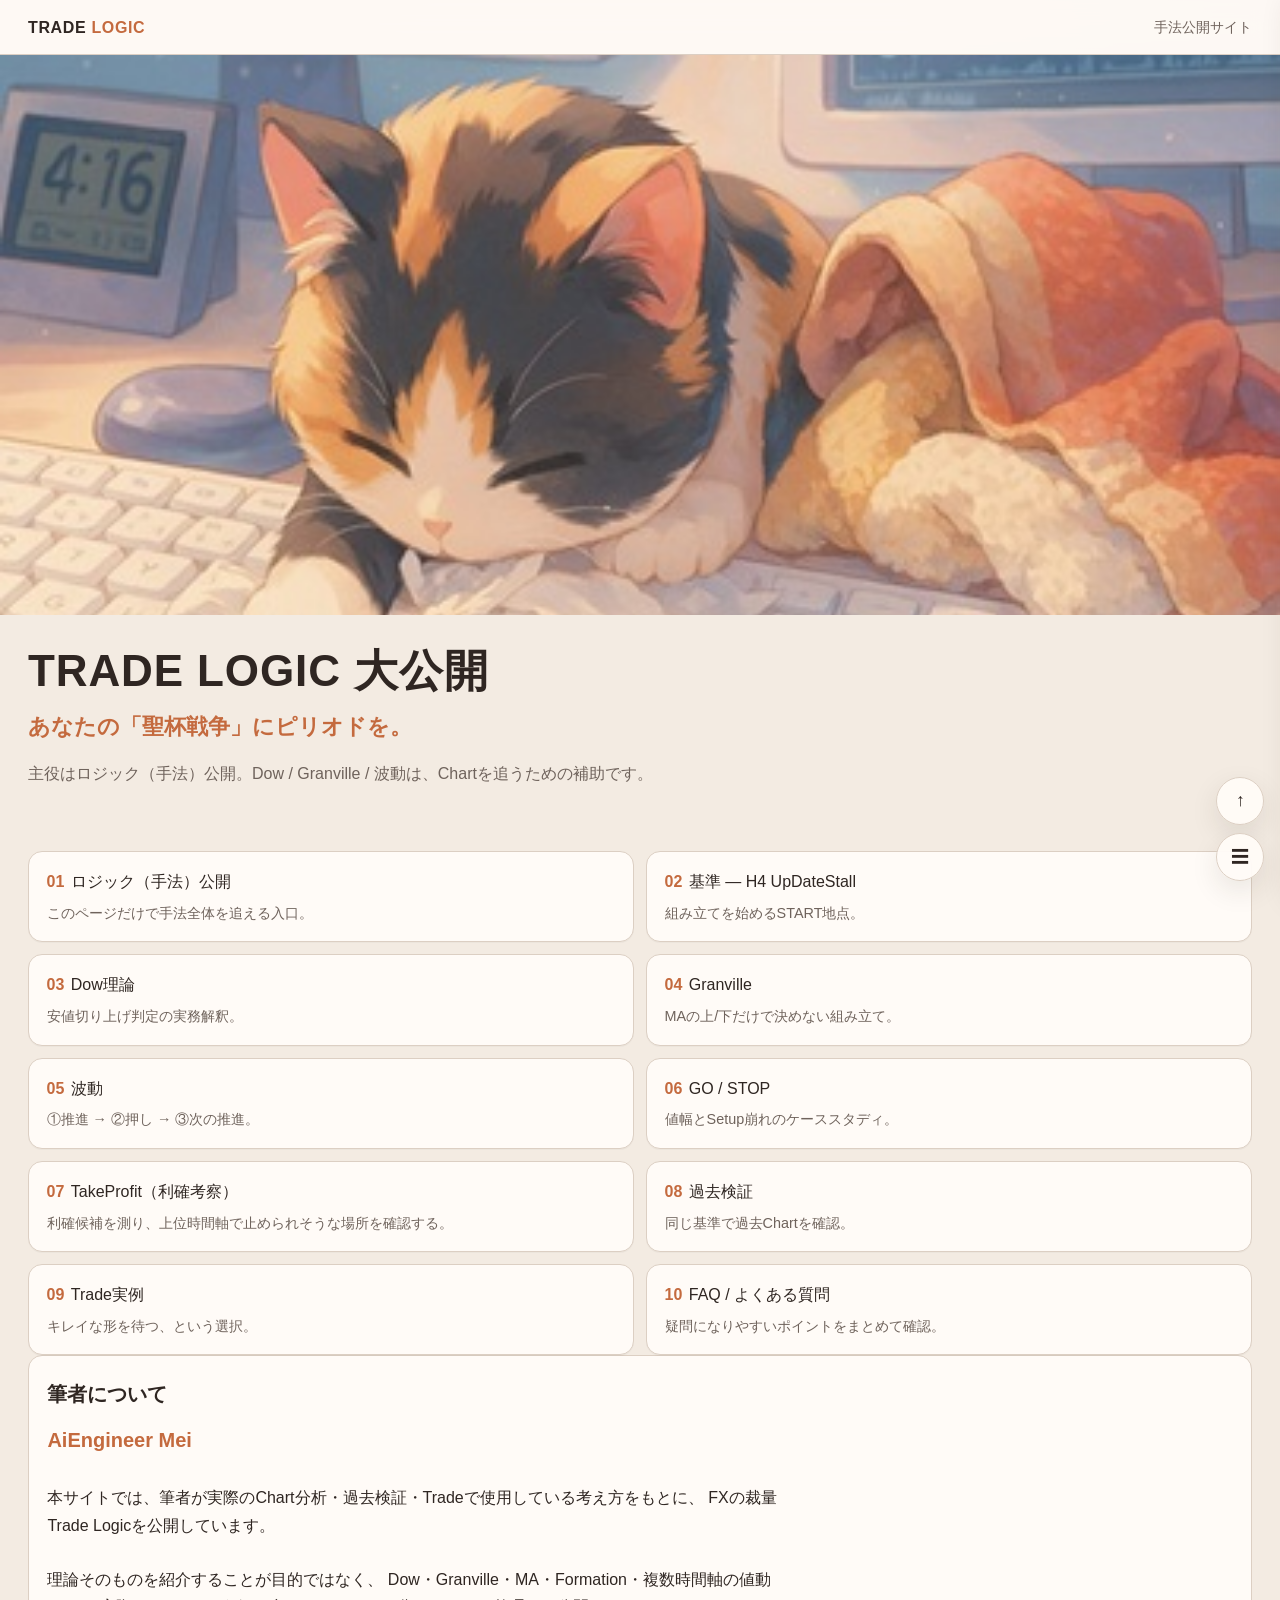
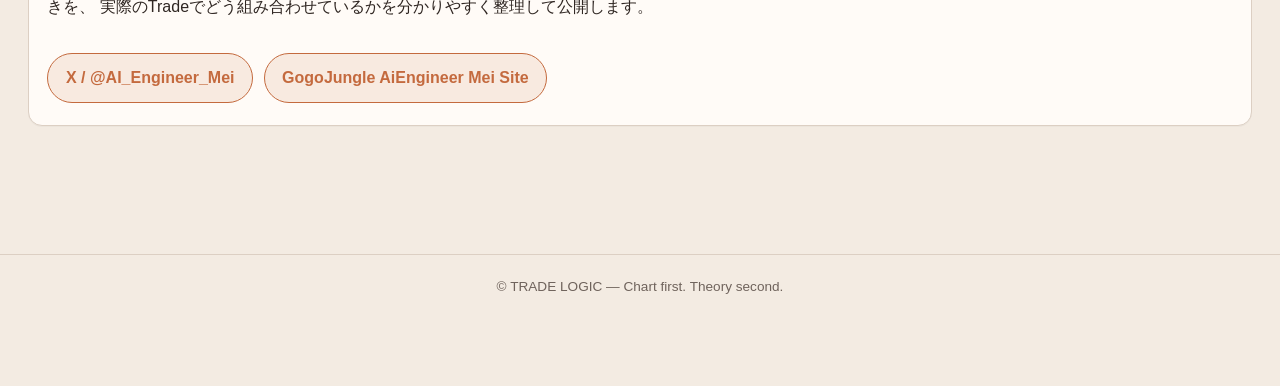
==== index.html @ 284a8802 "Initial commit: FX Logic Homepage static site. Publish the completed static TRADE LOGIC site for Git" ====
<!DOCTYPE html>
<html lang="ja">
<head>
  <meta charset="UTF-8">
  <meta name="viewport" content="width=device-width, initial-scale=1">
  <title>TRADE LOGIC 大公開</title>
  <meta name="description" content="H4 UpDateStallを基準に、MA・Granville・波動・Dow理論で組み立てるTradeロジック公開サイト。">
  <link rel="stylesheet" href="css/site.css">
</head>
<body data-page="home">
  <header class="site-header">
    <div class="site-header-inner">
      <a class="brand" href="./">TRADE <span>LOGIC</span></a>
      <div class="header-note">手法公開サイト</div>
    </div>
  </header>

  <section class="hero">
    <div class="hero-visual">
      <img src="Image/HERO-01.jpg" alt="Trading desk illustration — TRADE LOGIC visual identity" width="405" height="269">
    </div>
    <div class="wrap hero-copy-wrap">
      <div class="hero-copy">
        <h1>TRADE LOGIC 大公開</h1>
        <p class="lead">あなたの「聖杯戦争」にピリオドを。</p>
        <p class="sub">主役はロジック（手法）公開。Dow / Granville / 波動は、Chartを追うための補助です。</p>
      </div>
    </div>
  </section>

  <main class="wrap">
    <nav class="toc-grid" aria-label="サイト目次">
      <a class="toc-card" href="logic/">
        <div><span class="num">01</span>ロジック（手法）公開</div>
        <p>このページだけで手法全体を追える入口。</p>
      </a>
      <a class="toc-card" href="basis/">
        <div><span class="num">02</span>基準 ― H4 UpDateStall</div>
        <p>組み立てを始めるSTART地点。</p>
      </a>
      <a class="toc-card" href="dow/">
        <div><span class="num">03</span>Dow理論</div>
        <p>安値切り上げ判定の実務解釈。</p>
      </a>
      <a class="toc-card" href="granville/">
        <div><span class="num">04</span>Granville</div>
        <p>MAの上/下だけで決めない組み立て。</p>
      </a>
      <a class="toc-card" href="wave/">
        <div><span class="num">05</span>波動</div>
        <p>①推進 → ②押し → ③次の推進。</p>
      </a>
      <a class="toc-card" href="go-stop/">
        <div><span class="num">06</span>GO / STOP</div>
        <p>値幅とSetup崩れのケーススタディ。</p>
      </a>
      <a class="toc-card" href="fibonacci/">
        <div><span class="num">07</span>TakeProfit（利確考察）</div>
        <p>利確候補を測り、上位時間軸で止められそうな場所を確認する。</p>
      </a>
      <a class="toc-card" href="validation/">
        <div><span class="num">08</span>過去検証</div>
        <p>同じ基準で過去Chartを確認。</p>
      </a>
      <a class="toc-card" href="trades/">
        <div><span class="num">09</span>Trade実例</div>
        <p>キレイな形を待つ、という選択。</p>
      </a>
      <a class="toc-card" href="faq/">
        <div><span class="num">10</span>FAQ / よくある質問</div>
        <p>疑問になりやすいポイントをまとめて確認。</p>
      </a>
    </nav>

    <section class="block" id="author">
      <h2>筆者について</h2>
      <div class="author-card">
        <p class="author-name">AiEngineer Mei</p>
        <p>
          本サイトでは、筆者が実際のChart分析・過去検証・Tradeで使用している考え方をもとに、
          FXの裁量Trade Logicを公開しています。
        </p>
        <p>
          理論そのものを紹介することが目的ではなく、
          Dow・Granville・MA・Formation・複数時間軸の値動きを、
          実際のTradeでどう組み合わせているかを分かりやすく整理して公開します。
        </p>
        <div class="cta-row">
          <a class="cta-btn" href="https://x.com/AI_Engineer_Mei" target="_blank" rel="noopener noreferrer">X / @AI_Engineer_Mei</a>
          <a class="cta-btn" data-gogojungle-url="https://www.gogojungle.co.jp/users/721448">GogoJungle AiEngineer Mei Site</a>
        </div>
      </div>
    </section>
  </main>

  <footer class="site-footer">© TRADE LOGIC — Chart first. Theory second.</footer>
  <script src="js/site.js"></script>
</body>
</html>
---- css/site.css ----
:root {
  /* HERO-01 based palette */
  --bg: #f3ebe2;
  --surface: #fffbf7;
  --surface-soft: #eadccd;
  --text: #2f2622;
  --text-muted: #6f635c;
  --accent: #c46a3e;
  --accent-soft: rgba(196, 106, 62, 0.12);
  --accent-secondary: #6e8498;
  --border: #dccfc3;
  --link: #4a6b82;
  --ok: #2f8f6b;
  --danger: #b54a4f;
  --chart-frame: #2a2624;
  --chart-cap-bg: #f0e6dc;
  --shadow: 0 10px 28px rgba(47, 38, 34, 0.1);
  --radius: 14px;
  --max: 1080px;
  --pad: clamp(1rem, 3vw, 1.75rem);
  --font:
    -apple-system,
    BlinkMacSystemFont,
    "Segoe UI",
    "Helvetica Neue",
    "Yu Gothic",
    "YuGothic",
    "Meiryo",
    sans-serif;
  --font-display: var(--font);
}

*,
*::before,
*::after {
  box-sizing: border-box;
}

html {
  scroll-behavior: smooth;
}

body {
  margin: 0;
  font-family: var(--font);
  font-weight: 400;
  background:
    radial-gradient(900px 420px at 8% -8%, rgba(196, 106, 62, 0.08) 0%, transparent 55%),
    radial-gradient(800px 380px at 100% 0%, rgba(110, 132, 152, 0.1) 0%, transparent 50%),
    var(--bg);
  color: var(--text);
  line-height: 1.7;
  min-height: 100vh;
  overflow-x: hidden;
}

h1,
h2,
h3,
h4 {
  font-family: var(--font);
}

h1 {
  font-weight: 700;
}

h2 {
  font-weight: 700;
}

h3,
h4 {
  font-weight: 600;
}

button,
input,
select,
textarea {
  font-family: inherit;
}

a {
  color: var(--link);
  text-decoration: none;
}

a:hover {
  text-decoration: underline;
}

.site-header {
  position: sticky;
  top: 0;
  z-index: 40;
  backdrop-filter: blur(12px);
  background: rgba(255, 251, 247, 0.9);
  border-bottom: 1px solid var(--border);
}

.site-header-inner {
  max-width: var(--max);
  margin: 0 auto;
  padding: 0.85rem var(--pad);
  display: flex;
  align-items: center;
  justify-content: space-between;
  gap: 1rem;
}

.brand {
  color: var(--text);
  font-weight: 700;
  letter-spacing: 0.04em;
  text-decoration: none;
}

.brand:hover {
  text-decoration: none;
  color: var(--accent);
}

.brand span {
  color: var(--accent);
}

.header-note {
  color: var(--text-muted);
  font-size: 0.85rem;
}

.wrap {
  max-width: var(--max);
  margin: 0 auto;
  padding: 1.5rem var(--pad) 7rem;
}

/* TOP: content width closer to full-bleed hero (hero itself unchanged) */
body[data-page="home"] {
  --home-max: 1280px;
}

body[data-page="home"] .site-header-inner,
body[data-page="home"] .wrap {
  max-width: var(--home-max);
}

body[data-page="home"] .hero-copy,
body[data-page="home"] .hero .sub {
  max-width: 54rem;
}

/* ===== TOP HERO ===== */
.hero {
  margin: 0 0 0.5rem;
  border-bottom: 0;
  padding: 0;
}

.hero-visual {
  position: relative;
  width: 100%;
  background: #e8ddd0;
  overflow: hidden;
  max-height: min(68vh, 560px);
}

.hero-visual img {
  width: 100%;
  height: min(68vh, 560px);
  object-fit: cover;
  object-position: center 42%;
}

.hero-copy-wrap {
  padding-top: 1.5rem;
  padding-bottom: 0;
}

.hero-copy {
  padding: 0.25rem 0 0.5rem;
  max-width: 42rem;
}

.hero-copy h1 {
  margin: 0 0 0.65rem;
  font-family: var(--font);
  font-size: clamp(1.85rem, 4.2vw, 2.75rem);
  line-height: 1.25;
  letter-spacing: 0.02em;
  font-weight: 700;
  color: var(--text);
}

.hero .lead {
  margin: 0;
  color: var(--accent);
  font-size: clamp(1.05rem, 2.4vw, 1.35rem);
  font-weight: 600;
}

.hero .sub {
  margin: 0.9rem 0 0;
  color: var(--text-muted);
  max-width: 42rem;
}

.toc-grid {
  display: grid;
  grid-template-columns: 1fr;
  gap: 0.75rem;
  margin-top: 1.5rem;
}

/* 2列は十分な幅があるときのみ（中間幅は1列で窮屈さを避ける） */
@media (min-width: 900px) {
  .toc-grid {
    grid-template-columns: 1fr 1fr;
  }
}

.toc-card {
  display: block;
  padding: 1rem 1.1rem;
  background: var(--surface);
  border: 1px solid var(--border);
  border-radius: var(--radius);
  color: var(--text);
  text-decoration: none;
  box-shadow: 0 1px 0 rgba(47, 38, 34, 0.03);
  transition: border-color 0.2s, transform 0.2s, box-shadow 0.2s;
}

.toc-card:hover {
  border-color: var(--accent);
  text-decoration: none;
  transform: translateY(-1px);
  box-shadow: var(--shadow);
}

.toc-card .num {
  color: var(--accent);
  font-weight: 700;
  margin-right: 0.4rem;
}

.toc-card p {
  margin: 0.35rem 0 0;
  color: var(--text-muted);
  font-size: 0.9rem;
}

.page-kicker {
  color: var(--accent);
  font-size: 0.85rem;
  font-weight: 700;
  letter-spacing: 0.08em;
  text-transform: uppercase;
  margin: 0 0 0.4rem;
}

.page-title {
  margin: 0 0 0.75rem;
  font-family: var(--font);
  font-size: clamp(1.5rem, 3vw, 2.1rem);
}

.heading-aside {
  display: block;
  margin-top: 0.4rem;
  font-size: 0.78em;
  font-weight: 600;
  color: var(--text-muted);
  letter-spacing: 0.01em;
}

.page-intro {
  color: var(--text-muted);
  max-width: 46rem;
  margin: 0 0 1.5rem;
}

.back-link {
  display: inline-flex;
  align-items: center;
  gap: 0.35rem;
  margin-bottom: 1.25rem;
  color: var(--text-muted);
  font-size: 0.95rem;
}

.back-link:hover {
  color: var(--accent);
}

.block {
  padding: 1.35rem 1.15rem;
  margin: 0 0 1rem;
  background: var(--surface);
  border: 1px solid var(--border);
  border-radius: var(--radius);
  box-shadow: 0 1px 0 rgba(47, 38, 34, 0.03);
}

.block h2 {
  margin: 0 0 0.75rem;
  font-size: 1.22rem;
  font-family: var(--font);
}

.block h3 {
  margin: 1rem 0 0.5rem;
  font-size: 1.05rem;
  color: var(--accent);
}

.block p {
  margin: 0 0 0.85rem;
  max-width: 46rem;
}

.block ul {
  margin: 0 0 1rem;
  padding-left: 1.2rem;
  color: var(--text-muted);
  max-width: 46rem;
}

.block li {
  margin: 0.3rem 0;
}

.note {
  background: var(--surface-soft);
  border-left: 3px solid var(--accent);
  padding: 0.85rem 1rem;
  border-radius: 0 8px 8px 0;
  color: var(--text-muted);
  max-width: 46rem;
  margin: 0.75rem 0 1rem;
}

.note strong {
  color: var(--text);
  font-weight: 600;
}

.note ul {
  margin: 0.55rem 0 0;
  padding-left: 1.2rem;
}

.setting-table-wrap {
  max-width: 36rem;
  margin: 1rem 0 1.25rem;
  overflow-x: auto;
}

.setting-table {
  width: 100%;
  border-collapse: collapse;
  background: var(--surface);
  border: 1px solid var(--border);
  border-radius: var(--radius);
  overflow: hidden;
  font-size: 0.95rem;
}

.setting-table th,
.setting-table td {
  padding: 0.7rem 0.9rem;
  text-align: left;
  border-bottom: 1px solid var(--border);
  vertical-align: top;
}

.setting-table th {
  background: var(--surface-soft);
  font-weight: 600;
  color: var(--text);
}

.setting-table tr:last-child td {
  border-bottom: 0;
}

.setting-table td:first-child {
  white-space: nowrap;
  font-weight: 600;
  width: 7.5rem;
}

.setting-table-wrap--wide {
  max-width: 52rem;
}

.setting-table-wrap--wide .setting-table td:first-child {
  width: 3rem;
}

.setting-table tr.is-emphasis td {
  background: var(--accent-soft);
  color: var(--text);
}

.ma-swatch {
  display: inline-block;
  width: 0.85rem;
  height: 0.85rem;
  border-radius: 2px;
  margin-right: 0.45rem;
  vertical-align: -0.1rem;
  border: 1px solid rgba(47, 38, 34, 0.18);
}

.ma-blue { background: #3b82f6; }
.ma-orange { background: #f59e0b; }
.ma-red { background: #ef4444; }
.ma-yellow { background: #eab308; }
.ma-green { background: #22c55e; }
.ma-purple { background: #a855f7; }
.ma-tan { background: #c4a484; }

.flow {
  background: var(--surface-soft);
  border: 1px solid var(--border);
  border-radius: var(--radius);
  padding: 1rem 1.1rem;
  max-width: 36rem;
  margin: 1rem 0;
  color: var(--text-muted);
  line-height: 1.9;
}

.detail-link {
  display: inline-block;
  margin: 0.25rem 0 1rem;
  font-weight: 600;
}

.split {
  display: grid;
  grid-template-columns: 1fr;
  gap: 1.25rem;
  align-items: start;
}

@media (min-width: 900px) {
  .split {
    grid-template-columns: minmax(0, 1fr) minmax(0, 1.15fr);
  }
}

/* Chart: warm site → dark chart bridge */
.chart-card {
  background: var(--chart-frame);
  border: 1px solid #3d3834;
  border-radius: var(--radius);
  overflow: hidden;
  box-shadow: var(--shadow);
}

.chart-card button,
.chart-card a.chart-hit {
  display: block;
  width: 100%;
  padding: 0;
  border: 0;
  background: transparent;
  cursor: zoom-in;
  color: inherit;
}

.chart-card img {
  width: 100%;
  background: #000;
}

.chart-cap {
  padding: 0.65rem 0.9rem;
  font-size: 0.85rem;
  font-weight: 400;
  color: #cbbfb4;
  background: #231f1d;
  border-top: 1px solid #3d3834;
}

.chart-stack {
  display: grid;
  gap: 1rem;
}

.tabs {
  display: flex;
  gap: 0.5rem;
  flex-wrap: wrap;
  margin: 0.75rem 0 1rem;
}

.tab-btn {
  appearance: none;
  border: 1px solid var(--border);
  background: var(--surface);
  color: var(--text-muted);
  border-radius: 999px;
  padding: 0.45rem 0.95rem;
  cursor: pointer;
  font: inherit;
}

.tab-btn.is-active {
  color: var(--text);
  border-color: var(--accent);
  background: var(--accent-soft);
}

.tab-panel[hidden] {
  display: none;
}

.term {
  border-bottom: 1px dotted var(--accent);
  color: var(--text);
  cursor: help;
  background: transparent;
  padding: 0;
  font: inherit;
}

.term:hover {
  color: var(--accent);
}

.fab-stack {
  position: fixed;
  right: 1rem;
  bottom: 1.15rem;
  z-index: 60;
  display: flex;
  flex-direction: column;
  gap: 0.55rem;
}

.fab {
  width: 3rem;
  height: 3rem;
  border-radius: 999px;
  border: 1px solid var(--border);
  background: rgba(255, 251, 247, 0.96);
  color: var(--text);
  box-shadow: var(--shadow);
  cursor: pointer;
  font-size: 1.1rem;
  display: grid;
  place-items: center;
}

.fab:hover {
  border-color: var(--accent);
  color: var(--accent);
  background: var(--surface);
}

.drawer-backdrop,
.modal-backdrop,
.tip-backdrop {
  position: fixed;
  inset: 0;
  background: rgba(47, 38, 34, 0.38);
  z-index: 70;
  opacity: 0;
  pointer-events: none;
  transition: opacity 0.2s;
}

.drawer-backdrop.is-open,
.modal-backdrop.is-open,
.tip-backdrop.is-open {
  opacity: 1;
  pointer-events: auto;
}

.drawer {
  position: fixed;
  top: 0;
  right: 0;
  height: 100%;
  width: min(92vw, 360px);
  background: var(--surface);
  border-left: 1px solid var(--border);
  z-index: 80;
  transform: translateX(105%);
  transition: transform 0.25s ease;
  display: flex;
  flex-direction: column;
  box-shadow: -8px 0 28px rgba(47, 38, 34, 0.12);
}

.drawer.is-open {
  transform: translateX(0);
}

.drawer-head {
  display: flex;
  align-items: center;
  justify-content: space-between;
  padding: 1rem 1.1rem;
  border-bottom: 1px solid var(--border);
  background: var(--surface-soft);
}

.drawer-head h2 {
  margin: 0;
  font-size: 1rem;
  font-family: var(--font);
}

.drawer-close,
.modal-close,
.tip-close {
  appearance: none;
  border: 0;
  background: transparent;
  color: var(--text-muted);
  font-size: 1.4rem;
  cursor: pointer;
  line-height: 1;
}

.drawer-nav {
  overflow: auto;
  padding: 0.75rem;
}

.drawer-nav a {
  display: block;
  padding: 0.7rem 0.8rem;
  border-radius: 8px;
  color: var(--text);
  text-decoration: none;
  margin-bottom: 0.25rem;
  font-weight: 500;
}

.drawer-nav a:hover {
  background: var(--surface-soft);
  text-decoration: none;
}

.drawer-nav a.is-current {
  background: var(--accent-soft);
  border: 1px solid rgba(196, 106, 62, 0.35);
  color: var(--accent);
  font-weight: 600;
}

.modal {
  position: fixed;
  inset: 0;
  z-index: 90;
  display: none;
  place-items: center;
  padding: 1rem;
}

.modal.is-open {
  display: grid;
}

.modal-panel {
  position: relative;
  max-width: min(96vw, 1100px);
  max-height: 92vh;
  background: #111;
  border: 1px solid #3d3834;
  border-radius: var(--radius);
  overflow: auto;
  box-shadow: var(--shadow);
}

.modal-panel img {
  width: 100%;
  height: auto;
}

.modal-close {
  position: absolute;
  top: 0.4rem;
  right: 0.6rem;
  color: #fff;
  background: rgba(0, 0, 0, 0.45);
  border-radius: 999px;
  width: 2rem;
  height: 2rem;
}

.tip {
  position: fixed;
  z-index: 95;
  left: 50%;
  top: 50%;
  transform: translate(-50%, -50%);
  width: min(92vw, 420px);
  background: var(--surface);
  border: 1px solid var(--border);
  border-radius: var(--radius);
  box-shadow: var(--shadow);
  display: none;
}

.tip.is-open {
  display: block;
}

.tip-body {
  padding: 1rem 1.1rem 1.15rem;
}

.tip-body h3 {
  margin: 0 0 0.55rem;
  font-size: 1.05rem;
  color: var(--accent);
  font-family: var(--font);
}

.tip-body p {
  margin: 0 0 0.75rem;
  color: var(--text-muted);
  font-size: 0.95rem;
}

.tip-body a {
  font-weight: 600;
}

.card-grid {
  display: grid;
  grid-template-columns: 1fr;
  gap: 1rem;
}

@media (min-width: 720px) {
  .card-grid {
    grid-template-columns: 1fr 1fr;
  }
}

.trade-card {
  background: var(--surface);
  border: 1px solid var(--border);
  border-radius: var(--radius);
  overflow: hidden;
}

.trade-meta {
  padding: 0.8rem 0.95rem;
  font-size: 0.9rem;
  color: var(--text-muted);
}

.tag {
  display: inline-block;
  padding: 0.15rem 0.5rem;
  border-radius: 999px;
  border: 1px solid var(--border);
  margin-right: 0.35rem;
  font-size: 0.78rem;
}

.tag.go {
  color: var(--ok);
  border-color: rgba(47, 143, 107, 0.4);
}

.tag.stop {
  color: var(--danger);
  border-color: rgba(181, 74, 79, 0.45);
}

.question-form {
  max-width: 40rem;
}

.form-field {
  margin: 0 0 1rem;
}

.form-field label {
  display: block;
  margin: 0 0 0.4rem;
  font-weight: 600;
  color: var(--text);
}

.form-field .req {
  color: var(--danger);
  font-weight: 600;
  font-size: 0.85em;
}

.form-field .opt {
  color: var(--text-muted);
  font-weight: 400;
  font-size: 0.85em;
}

.form-field input,
.form-field select,
.form-field textarea {
  width: 100%;
  max-width: 100%;
  padding: 0.7rem 0.85rem;
  border: 1px solid var(--border);
  border-radius: 8px;
  background: var(--surface);
  color: var(--text);
  font: inherit;
  line-height: 1.5;
}

.form-field textarea {
  resize: vertical;
  min-height: 10rem;
}

.form-check {
  margin: 1rem 0 1.25rem;
}

.form-check label {
  display: flex;
  gap: 0.65rem;
  align-items: flex-start;
  color: var(--text-muted);
  font-size: 0.95rem;
  line-height: 1.6;
}

.form-check input[type="checkbox"] {
  margin-top: 0.3rem;
  flex: 0 0 auto;
}

.hp-field {
  position: absolute;
  left: -10000px;
  top: auto;
  width: 1px;
  height: 1px;
  overflow: hidden;
}

.missing {
  padding: 2rem 1rem;
  text-align: center;
  color: var(--text-muted);
  border: 1px dashed var(--border);
  border-radius: var(--radius);
  background: var(--surface-soft);
}

.site-footer {
  border-top: 1px solid var(--border);
  color: var(--text-muted);
  font-size: 0.85rem;
  padding: 1.25rem var(--pad) 5.5rem;
  text-align: center;
}

.page-lead-title {
  margin: 0 0 0.75rem;
  font-family: var(--font);
  font-size: clamp(1.15rem, 2.4vw, 1.45rem);
  color: var(--text);
  font-weight: 700;
}

.author-card {
  display: grid;
  gap: 0.85rem;
}

.author-name {
  margin: 0;
  font-size: 1.25rem;
  font-family: var(--font);
  color: var(--accent);
  font-weight: 700;
}

.cta-btn {
  display: inline-flex;
  align-items: center;
  gap: 0.4rem;
  margin: 0.5rem 0 0;
  padding: 0.65rem 1.1rem;
  border-radius: 999px;
  border: 1px solid var(--accent);
  background: var(--accent-soft);
  color: var(--accent);
  font: inherit;
  font-weight: 600;
  text-decoration: none;
  cursor: pointer;
}

.cta-row {
  display: flex;
  flex-wrap: wrap;
  gap: 0.65rem;
  margin-top: 0.35rem;
}

.cta-row .cta-btn {
  margin-top: 0;
}

.cta-btn:hover {
  text-decoration: none;
  background: rgba(196, 106, 62, 0.18);
}

.cta-btn.is-unset,
.cta-btn[aria-disabled="true"] {
  border-color: var(--border);
  background: var(--surface-soft);
  color: var(--text-muted);
  cursor: default;
}

.cta-pending {
  font-size: 0.85rem;
  font-weight: 500;
  color: var(--text-muted);
}

.faq-list {
  display: grid;
  gap: 0.75rem;
  margin: 1.25rem 0 1.5rem;
}

.faq-item {
  background: var(--surface);
  border: 1px solid var(--border);
  border-radius: var(--radius);
  padding: 0;
  overflow: hidden;
}

.faq-item summary {
  list-style: none;
  cursor: pointer;
  padding: 1rem 1.15rem;
  font-weight: 600;
  color: var(--text);
  position: relative;
  padding-right: 2.5rem;
}

.faq-item summary::-webkit-details-marker {
  display: none;
}

.faq-item summary::after {
  content: "+";
  position: absolute;
  right: 1.1rem;
  top: 50%;
  transform: translateY(-50%);
  color: var(--accent);
  font-size: 1.2rem;
  font-weight: 700;
}

.faq-item[open] summary::after {
  content: "−";
}

.faq-item summary:hover {
  background: var(--surface-soft);
}

.faq-answer {
  padding: 0 1.15rem 1.15rem;
  border-top: 1px solid var(--border);
}

.faq-answer > :first-child {
  margin-top: 0.9rem;
}

@media (max-width: 719px) {
  .header-note {
    display: none;
  }

  .hero-visual {
    max-height: min(52vh, 420px);
  }

  .hero-visual img {
    height: min(52vh, 420px);
    object-position: center 38%;
  }

  .wrap {
    padding-bottom: 7.5rem;
    padding-left: var(--pad);
    padding-right: var(--pad);
    max-width: 100%;
  }

  body[data-page="home"] .wrap,
  body[data-page="home"] .site-header-inner {
    max-width: 100%;
  }

  body[data-page="home"] .hero-copy,
  body[data-page="home"] .hero .sub {
    max-width: none;
  }

  .fab-stack {
    right: 0.85rem;
    bottom: 1.35rem;
  }

  .chart-card {
    margin-right: 0.15rem;
  }
}
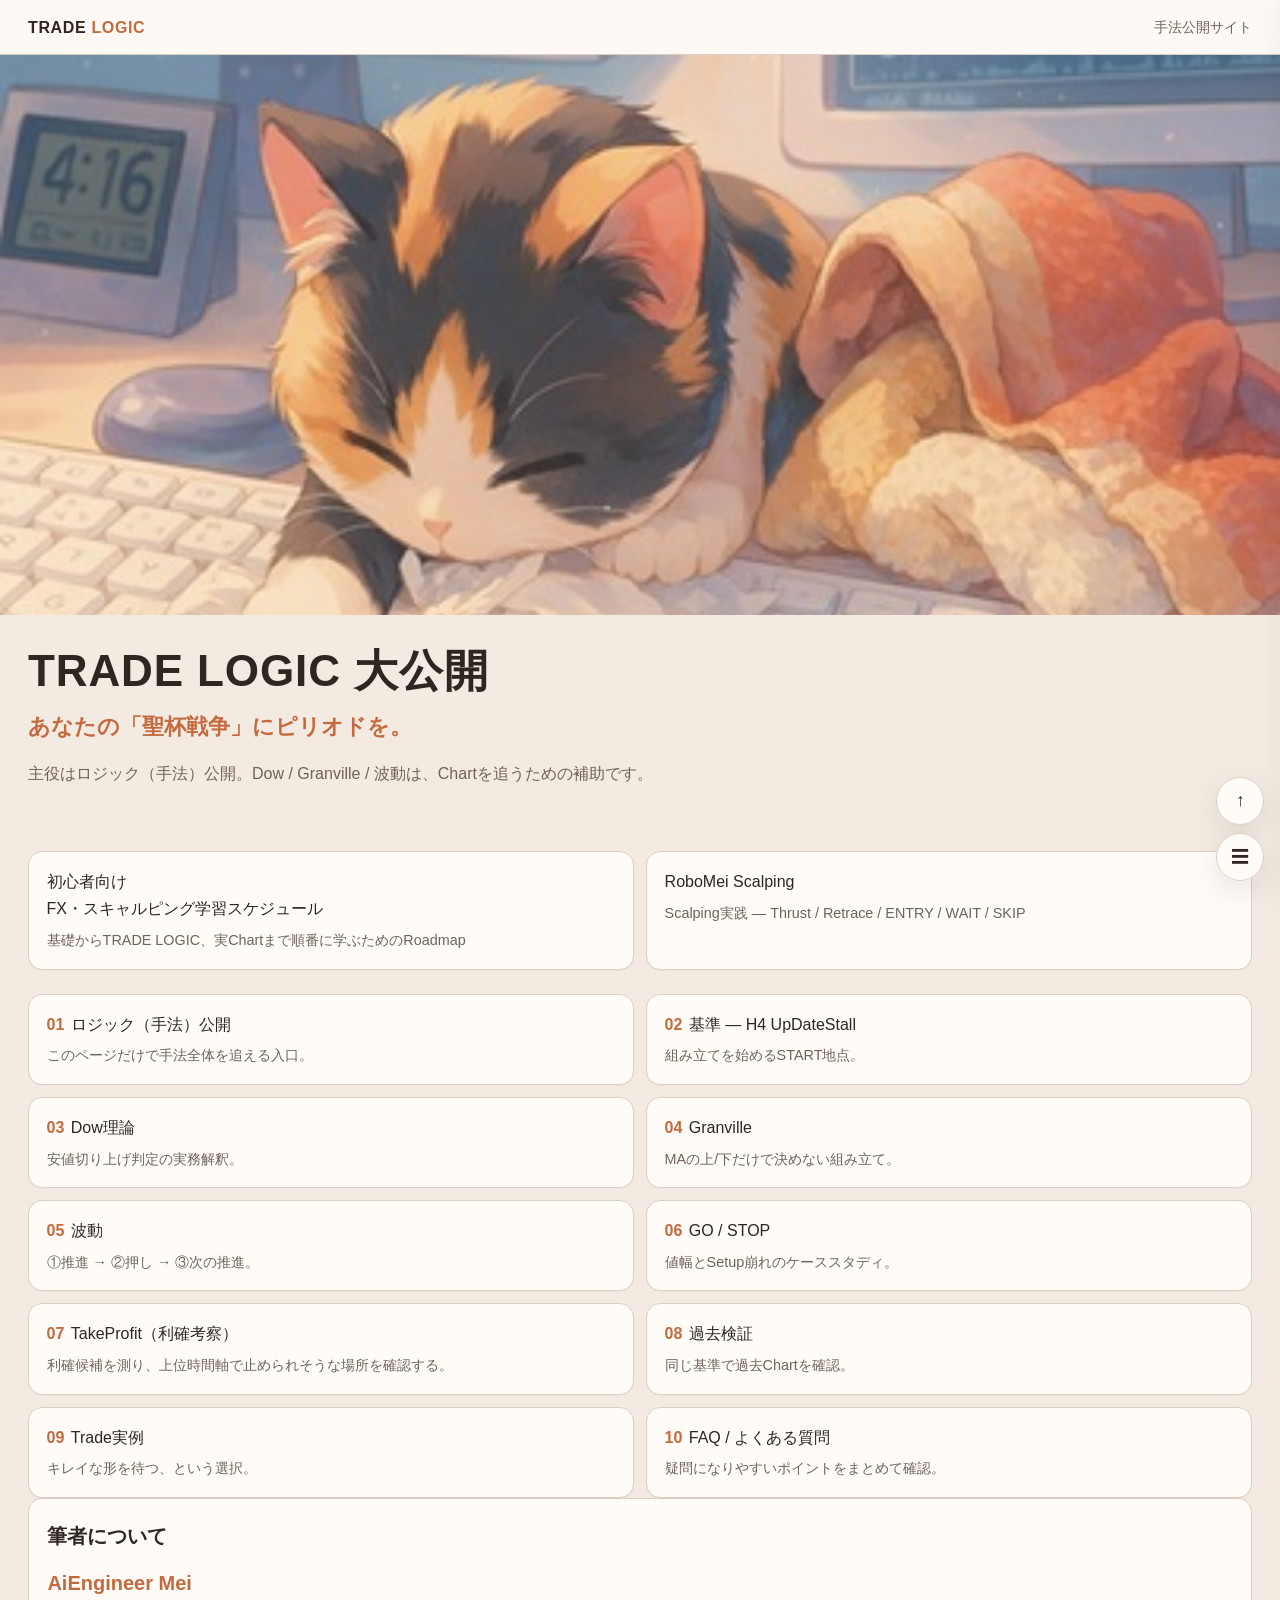
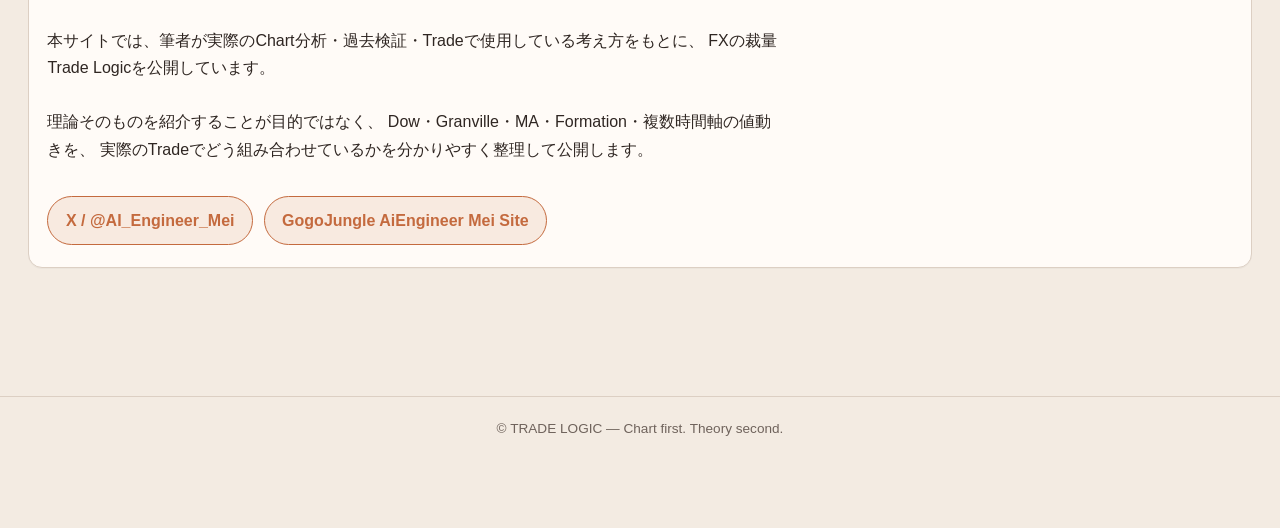
==== commit abb5bd58: "Add beginner learning roadmap and site links Co-authored-by: Cursor <cursoragent@cursor.com>" ====
--- a/index.html
+++ b/index.html
@@ -3,6 +3,7 @@
 <head>
   <meta charset="UTF-8">
   <meta name="viewport" content="width=device-width, initial-scale=1">
+  <meta name="google-site-verification" content="bSm4jjt1EAZTsWdhoUT8sTkVaUzBfqQAFID7M6F_nyU" />
   <title>TRADE LOGIC 大公開</title>
   <meta name="description" content="H4 UpDateStallを基準に、MA・Granville・波動・Dow理論で組み立てるTradeロジック公開サイト。">
   <link rel="stylesheet" href="css/site.css">
@@ -29,6 +30,17 @@
   </section>
 
   <main class="wrap">
+    <nav class="toc-grid" aria-label="学習と実践">
+      <a class="toc-card" href="beginner/">
+        <div>初心者向け<br>FX・スキャルピング学習スケジュール</div>
+        <p>基礎からTRADE LOGIC、実Chartまで順番に学ぶためのRoadmap</p>
+      </a>
+      <a class="toc-card" href="https://robomei-scalping.onrender.com/">
+        <div>RoboMei Scalping</div>
+        <p>Scalping実践 — Thrust / Retrace / ENTRY / WAIT / SKIP</p>
+      </a>
+    </nav>
+
     <nav class="toc-grid" aria-label="サイト目次">
       <a class="toc-card" href="logic/">
         <div><span class="num">01</span>ロジック（手法）公開</div>
--- a/css/site.css
+++ b/css/site.css
@@ -1,1033 +1,1262 @@
-:root {
-  /* HERO-01 based palette */
-  --bg: #f3ebe2;
-  --surface: #fffbf7;
-  --surface-soft: #eadccd;
-  --text: #2f2622;
-  --text-muted: #6f635c;
-  --accent: #c46a3e;
-  --accent-soft: rgba(196, 106, 62, 0.12);
-  --accent-secondary: #6e8498;
-  --border: #dccfc3;
-  --link: #4a6b82;
-  --ok: #2f8f6b;
-  --danger: #b54a4f;
-  --chart-frame: #2a2624;
-  --chart-cap-bg: #f0e6dc;
-  --shadow: 0 10px 28px rgba(47, 38, 34, 0.1);
-  --radius: 14px;
-  --max: 1080px;
-  --pad: clamp(1rem, 3vw, 1.75rem);
-  --font:
-    -apple-system,
-    BlinkMacSystemFont,
-    "Segoe UI",
-    "Helvetica Neue",
-    "Yu Gothic",
-    "YuGothic",
-    "Meiryo",
-    sans-serif;
-  --font-display: var(--font);
-}
-
-*,
-*::before,
-*::after {
-  box-sizing: border-box;
-}
-
-html {
-  scroll-behavior: smooth;
-}
-
-body {
-  margin: 0;
-  font-family: var(--font);
-  font-weight: 400;
-  background:
-    radial-gradient(900px 420px at 8% -8%, rgba(196, 106, 62, 0.08) 0%, transparent 55%),
-    radial-gradient(800px 380px at 100% 0%, rgba(110, 132, 152, 0.1) 0%, transparent 50%),
-    var(--bg);
-  color: var(--text);
-  line-height: 1.7;
-  min-height: 100vh;
-  overflow-x: hidden;
-}
-
-h1,
-h2,
-h3,
-h4 {
-  font-family: var(--font);
-}
-
-h1 {
-  font-weight: 700;
-}
-
-h2 {
-  font-weight: 700;
-}
-
-h3,
-h4 {
-  font-weight: 600;
-}
-
-button,
-input,
-select,
-textarea {
-  font-family: inherit;
-}
-
-a {
-  color: var(--link);
-  text-decoration: none;
-}
-
-a:hover {
-  text-decoration: underline;
-}
-
-.site-header {
-  position: sticky;
-  top: 0;
-  z-index: 40;
-  backdrop-filter: blur(12px);
-  background: rgba(255, 251, 247, 0.9);
-  border-bottom: 1px solid var(--border);
-}
-
-.site-header-inner {
-  max-width: var(--max);
-  margin: 0 auto;
-  padding: 0.85rem var(--pad);
-  display: flex;
-  align-items: center;
-  justify-content: space-between;
-  gap: 1rem;
-}
-
-.brand {
-  color: var(--text);
-  font-weight: 700;
-  letter-spacing: 0.04em;
-  text-decoration: none;
-}
-
-.brand:hover {
-  text-decoration: none;
-  color: var(--accent);
-}
-
-.brand span {
-  color: var(--accent);
-}
-
-.header-note {
-  color: var(--text-muted);
-  font-size: 0.85rem;
-}
-
-.wrap {
-  max-width: var(--max);
-  margin: 0 auto;
-  padding: 1.5rem var(--pad) 7rem;
-}
-
-/* TOP: content width closer to full-bleed hero (hero itself unchanged) */
-body[data-page="home"] {
-  --home-max: 1280px;
-}
-
-body[data-page="home"] .site-header-inner,
-body[data-page="home"] .wrap {
-  max-width: var(--home-max);
-}
-
-body[data-page="home"] .hero-copy,
-body[data-page="home"] .hero .sub {
-  max-width: 54rem;
-}
-
-/* ===== TOP HERO ===== */
-.hero {
-  margin: 0 0 0.5rem;
-  border-bottom: 0;
-  padding: 0;
-}
-
-.hero-visual {
-  position: relative;
-  width: 100%;
-  background: #e8ddd0;
-  overflow: hidden;
-  max-height: min(68vh, 560px);
-}
-
-.hero-visual img {
-  width: 100%;
-  height: min(68vh, 560px);
-  object-fit: cover;
-  object-position: center 42%;
-}
-
-.hero-copy-wrap {
-  padding-top: 1.5rem;
-  padding-bottom: 0;
-}
-
-.hero-copy {
-  padding: 0.25rem 0 0.5rem;
-  max-width: 42rem;
-}
-
-.hero-copy h1 {
-  margin: 0 0 0.65rem;
-  font-family: var(--font);
-  font-size: clamp(1.85rem, 4.2vw, 2.75rem);
-  line-height: 1.25;
-  letter-spacing: 0.02em;
-  font-weight: 700;
-  color: var(--text);
-}
-
-.hero .lead {
-  margin: 0;
-  color: var(--accent);
-  font-size: clamp(1.05rem, 2.4vw, 1.35rem);
-  font-weight: 600;
-}
-
-.hero .sub {
-  margin: 0.9rem 0 0;
-  color: var(--text-muted);
-  max-width: 42rem;
-}
-
-.toc-grid {
-  display: grid;
-  grid-template-columns: 1fr;
-  gap: 0.75rem;
-  margin-top: 1.5rem;
-}
-
-/* 2列は十分な幅があるときのみ（中間幅は1列で窮屈さを避ける） */
-@media (min-width: 900px) {
-  .toc-grid {
-    grid-template-columns: 1fr 1fr;
-  }
-}
-
-.toc-card {
-  display: block;
-  padding: 1rem 1.1rem;
-  background: var(--surface);
-  border: 1px solid var(--border);
-  border-radius: var(--radius);
-  color: var(--text);
-  text-decoration: none;
-  box-shadow: 0 1px 0 rgba(47, 38, 34, 0.03);
-  transition: border-color 0.2s, transform 0.2s, box-shadow 0.2s;
-}
-
-.toc-card:hover {
-  border-color: var(--accent);
-  text-decoration: none;
-  transform: translateY(-1px);
-  box-shadow: var(--shadow);
-}
-
-.toc-card .num {
-  color: var(--accent);
-  font-weight: 700;
-  margin-right: 0.4rem;
-}
-
-.toc-card p {
-  margin: 0.35rem 0 0;
-  color: var(--text-muted);
-  font-size: 0.9rem;
-}
-
-.page-kicker {
-  color: var(--accent);
-  font-size: 0.85rem;
-  font-weight: 700;
-  letter-spacing: 0.08em;
-  text-transform: uppercase;
-  margin: 0 0 0.4rem;
-}
-
-.page-title {
-  margin: 0 0 0.75rem;
-  font-family: var(--font);
-  font-size: clamp(1.5rem, 3vw, 2.1rem);
-}
-
-.heading-aside {
-  display: block;
-  margin-top: 0.4rem;
-  font-size: 0.78em;
-  font-weight: 600;
-  color: var(--text-muted);
-  letter-spacing: 0.01em;
-}
-
-.page-intro {
-  color: var(--text-muted);
-  max-width: 46rem;
-  margin: 0 0 1.5rem;
-}
-
-.back-link {
-  display: inline-flex;
-  align-items: center;
-  gap: 0.35rem;
-  margin-bottom: 1.25rem;
-  color: var(--text-muted);
-  font-size: 0.95rem;
-}
-
-.back-link:hover {
-  color: var(--accent);
-}
-
-.block {
-  padding: 1.35rem 1.15rem;
-  margin: 0 0 1rem;
-  background: var(--surface);
-  border: 1px solid var(--border);
-  border-radius: var(--radius);
-  box-shadow: 0 1px 0 rgba(47, 38, 34, 0.03);
-}
-
-.block h2 {
-  margin: 0 0 0.75rem;
-  font-size: 1.22rem;
-  font-family: var(--font);
-}
-
-.block h3 {
-  margin: 1rem 0 0.5rem;
-  font-size: 1.05rem;
-  color: var(--accent);
-}
-
-.block p {
-  margin: 0 0 0.85rem;
-  max-width: 46rem;
-}
-
-.block ul {
-  margin: 0 0 1rem;
-  padding-left: 1.2rem;
-  color: var(--text-muted);
-  max-width: 46rem;
-}
-
-.block li {
-  margin: 0.3rem 0;
-}
-
-.note {
-  background: var(--surface-soft);
-  border-left: 3px solid var(--accent);
-  padding: 0.85rem 1rem;
-  border-radius: 0 8px 8px 0;
-  color: var(--text-muted);
-  max-width: 46rem;
-  margin: 0.75rem 0 1rem;
-}
-
-.note strong {
-  color: var(--text);
-  font-weight: 600;
-}
-
-.note ul {
-  margin: 0.55rem 0 0;
-  padding-left: 1.2rem;
-}
-
-.setting-table-wrap {
-  max-width: 36rem;
-  margin: 1rem 0 1.25rem;
-  overflow-x: auto;
-}
-
-.setting-table {
-  width: 100%;
-  border-collapse: collapse;
-  background: var(--surface);
-  border: 1px solid var(--border);
-  border-radius: var(--radius);
-  overflow: hidden;
-  font-size: 0.95rem;
-}
-
-.setting-table th,
-.setting-table td {
-  padding: 0.7rem 0.9rem;
-  text-align: left;
-  border-bottom: 1px solid var(--border);
-  vertical-align: top;
-}
-
-.setting-table th {
-  background: var(--surface-soft);
-  font-weight: 600;
-  color: var(--text);
-}
-
-.setting-table tr:last-child td {
-  border-bottom: 0;
-}
-
-.setting-table td:first-child {
-  white-space: nowrap;
-  font-weight: 600;
-  width: 7.5rem;
-}
-
-.setting-table-wrap--wide {
-  max-width: 52rem;
-}
-
-.setting-table-wrap--wide .setting-table td:first-child {
-  width: 3rem;
-}
-
-.setting-table tr.is-emphasis td {
-  background: var(--accent-soft);
-  color: var(--text);
-}
-
-.ma-swatch {
-  display: inline-block;
-  width: 0.85rem;
-  height: 0.85rem;
-  border-radius: 2px;
-  margin-right: 0.45rem;
-  vertical-align: -0.1rem;
-  border: 1px solid rgba(47, 38, 34, 0.18);
-}
-
-.ma-blue { background: #3b82f6; }
-.ma-orange { background: #f59e0b; }
-.ma-red { background: #ef4444; }
-.ma-yellow { background: #eab308; }
-.ma-green { background: #22c55e; }
-.ma-purple { background: #a855f7; }
-.ma-tan { background: #c4a484; }
-
-.flow {
-  background: var(--surface-soft);
-  border: 1px solid var(--border);
-  border-radius: var(--radius);
-  padding: 1rem 1.1rem;
-  max-width: 36rem;
-  margin: 1rem 0;
-  color: var(--text-muted);
-  line-height: 1.9;
-}
-
-.detail-link {
-  display: inline-block;
-  margin: 0.25rem 0 1rem;
-  font-weight: 600;
-}
-
-.split {
-  display: grid;
-  grid-template-columns: 1fr;
-  gap: 1.25rem;
-  align-items: start;
-}
-
-@media (min-width: 900px) {
-  .split {
-    grid-template-columns: minmax(0, 1fr) minmax(0, 1.15fr);
-  }
-}
-
-/* Chart: warm site → dark chart bridge */
-.chart-card {
-  background: var(--chart-frame);
-  border: 1px solid #3d3834;
-  border-radius: var(--radius);
-  overflow: hidden;
-  box-shadow: var(--shadow);
-}
-
-.chart-card button,
-.chart-card a.chart-hit {
-  display: block;
-  width: 100%;
-  padding: 0;
-  border: 0;
-  background: transparent;
-  cursor: zoom-in;
-  color: inherit;
-}
-
-.chart-card img {
-  width: 100%;
-  background: #000;
-}
-
-.chart-cap {
-  padding: 0.65rem 0.9rem;
-  font-size: 0.85rem;
-  font-weight: 400;
-  color: #cbbfb4;
-  background: #231f1d;
-  border-top: 1px solid #3d3834;
-}
-
-.chart-stack {
-  display: grid;
-  gap: 1rem;
-}
-
-.tabs {
-  display: flex;
-  gap: 0.5rem;
-  flex-wrap: wrap;
-  margin: 0.75rem 0 1rem;
-}
-
-.tab-btn {
-  appearance: none;
-  border: 1px solid var(--border);
-  background: var(--surface);
-  color: var(--text-muted);
-  border-radius: 999px;
-  padding: 0.45rem 0.95rem;
-  cursor: pointer;
-  font: inherit;
-}
-
-.tab-btn.is-active {
-  color: var(--text);
-  border-color: var(--accent);
-  background: var(--accent-soft);
-}
-
-.tab-panel[hidden] {
-  display: none;
-}
-
-.term {
-  border-bottom: 1px dotted var(--accent);
-  color: var(--text);
-  cursor: help;
-  background: transparent;
-  padding: 0;
-  font: inherit;
-}
-
-.term:hover {
-  color: var(--accent);
-}
-
-.fab-stack {
-  position: fixed;
-  right: 1rem;
-  bottom: 1.15rem;
-  z-index: 60;
-  display: flex;
-  flex-direction: column;
-  gap: 0.55rem;
-}
-
-.fab {
-  width: 3rem;
-  height: 3rem;
-  border-radius: 999px;
-  border: 1px solid var(--border);
-  background: rgba(255, 251, 247, 0.96);
-  color: var(--text);
-  box-shadow: var(--shadow);
-  cursor: pointer;
-  font-size: 1.1rem;
-  display: grid;
-  place-items: center;
-}
-
-.fab:hover {
-  border-color: var(--accent);
-  color: var(--accent);
-  background: var(--surface);
-}
-
-.drawer-backdrop,
-.modal-backdrop,
-.tip-backdrop {
-  position: fixed;
-  inset: 0;
-  background: rgba(47, 38, 34, 0.38);
-  z-index: 70;
-  opacity: 0;
-  pointer-events: none;
-  transition: opacity 0.2s;
-}
-
-.drawer-backdrop.is-open,
-.modal-backdrop.is-open,
-.tip-backdrop.is-open {
-  opacity: 1;
-  pointer-events: auto;
-}
-
-.drawer {
-  position: fixed;
-  top: 0;
-  right: 0;
-  height: 100%;
-  width: min(92vw, 360px);
-  background: var(--surface);
-  border-left: 1px solid var(--border);
-  z-index: 80;
-  transform: translateX(105%);
-  transition: transform 0.25s ease;
-  display: flex;
-  flex-direction: column;
-  box-shadow: -8px 0 28px rgba(47, 38, 34, 0.12);
-}
-
-.drawer.is-open {
-  transform: translateX(0);
-}
-
-.drawer-head {
-  display: flex;
-  align-items: center;
-  justify-content: space-between;
-  padding: 1rem 1.1rem;
-  border-bottom: 1px solid var(--border);
-  background: var(--surface-soft);
-}
-
-.drawer-head h2 {
-  margin: 0;
-  font-size: 1rem;
-  font-family: var(--font);
-}
-
-.drawer-close,
-.modal-close,
-.tip-close {
-  appearance: none;
-  border: 0;
-  background: transparent;
-  color: var(--text-muted);
-  font-size: 1.4rem;
-  cursor: pointer;
-  line-height: 1;
-}
-
-.drawer-nav {
-  overflow: auto;
-  padding: 0.75rem;
-}
-
-.drawer-nav a {
-  display: block;
-  padding: 0.7rem 0.8rem;
-  border-radius: 8px;
-  color: var(--text);
-  text-decoration: none;
-  margin-bottom: 0.25rem;
-  font-weight: 500;
-}
-
-.drawer-nav a:hover {
-  background: var(--surface-soft);
-  text-decoration: none;
-}
-
-.drawer-nav a.is-current {
-  background: var(--accent-soft);
-  border: 1px solid rgba(196, 106, 62, 0.35);
-  color: var(--accent);
-  font-weight: 600;
-}
-
-.modal {
-  position: fixed;
-  inset: 0;
-  z-index: 90;
-  display: none;
-  place-items: center;
-  padding: 1rem;
-}
-
-.modal.is-open {
-  display: grid;
-}
-
-.modal-panel {
-  position: relative;
-  max-width: min(96vw, 1100px);
-  max-height: 92vh;
-  background: #111;
-  border: 1px solid #3d3834;
-  border-radius: var(--radius);
-  overflow: auto;
-  box-shadow: var(--shadow);
-}
-
-.modal-panel img {
-  width: 100%;
-  height: auto;
-}
-
-.modal-close {
-  position: absolute;
-  top: 0.4rem;
-  right: 0.6rem;
-  color: #fff;
-  background: rgba(0, 0, 0, 0.45);
-  border-radius: 999px;
-  width: 2rem;
-  height: 2rem;
-}
-
-.tip {
-  position: fixed;
-  z-index: 95;
-  left: 50%;
-  top: 50%;
-  transform: translate(-50%, -50%);
-  width: min(92vw, 420px);
-  background: var(--surface);
-  border: 1px solid var(--border);
-  border-radius: var(--radius);
-  box-shadow: var(--shadow);
-  display: none;
-}
-
-.tip.is-open {
-  display: block;
-}
-
-.tip-body {
-  padding: 1rem 1.1rem 1.15rem;
-}
-
-.tip-body h3 {
-  margin: 0 0 0.55rem;
-  font-size: 1.05rem;
-  color: var(--accent);
-  font-family: var(--font);
-}
-
-.tip-body p {
-  margin: 0 0 0.75rem;
-  color: var(--text-muted);
-  font-size: 0.95rem;
-}
-
-.tip-body a {
-  font-weight: 600;
-}
-
-.card-grid {
-  display: grid;
-  grid-template-columns: 1fr;
-  gap: 1rem;
-}
-
-@media (min-width: 720px) {
-  .card-grid {
-    grid-template-columns: 1fr 1fr;
-  }
-}
-
-.trade-card {
-  background: var(--surface);
-  border: 1px solid var(--border);
-  border-radius: var(--radius);
-  overflow: hidden;
-}
-
-.trade-meta {
-  padding: 0.8rem 0.95rem;
-  font-size: 0.9rem;
-  color: var(--text-muted);
-}
-
-.tag {
-  display: inline-block;
-  padding: 0.15rem 0.5rem;
-  border-radius: 999px;
-  border: 1px solid var(--border);
-  margin-right: 0.35rem;
-  font-size: 0.78rem;
-}
-
-.tag.go {
-  color: var(--ok);
-  border-color: rgba(47, 143, 107, 0.4);
-}
-
-.tag.stop {
-  color: var(--danger);
-  border-color: rgba(181, 74, 79, 0.45);
-}
-
-.question-form {
-  max-width: 40rem;
-}
-
-.form-field {
-  margin: 0 0 1rem;
-}
-
-.form-field label {
-  display: block;
-  margin: 0 0 0.4rem;
-  font-weight: 600;
-  color: var(--text);
-}
-
-.form-field .req {
-  color: var(--danger);
-  font-weight: 600;
-  font-size: 0.85em;
-}
-
-.form-field .opt {
-  color: var(--text-muted);
-  font-weight: 400;
-  font-size: 0.85em;
-}
-
-.form-field input,
-.form-field select,
-.form-field textarea {
-  width: 100%;
-  max-width: 100%;
-  padding: 0.7rem 0.85rem;
-  border: 1px solid var(--border);
-  border-radius: 8px;
-  background: var(--surface);
-  color: var(--text);
-  font: inherit;
-  line-height: 1.5;
-}
-
-.form-field textarea {
-  resize: vertical;
-  min-height: 10rem;
-}
-
-.form-check {
-  margin: 1rem 0 1.25rem;
-}
-
-.form-check label {
-  display: flex;
-  gap: 0.65rem;
-  align-items: flex-start;
-  color: var(--text-muted);
-  font-size: 0.95rem;
-  line-height: 1.6;
-}
-
-.form-check input[type="checkbox"] {
-  margin-top: 0.3rem;
-  flex: 0 0 auto;
-}
-
-.hp-field {
-  position: absolute;
-  left: -10000px;
-  top: auto;
-  width: 1px;
-  height: 1px;
-  overflow: hidden;
-}
-
-.missing {
-  padding: 2rem 1rem;
-  text-align: center;
-  color: var(--text-muted);
-  border: 1px dashed var(--border);
-  border-radius: var(--radius);
-  background: var(--surface-soft);
-}
-
-.site-footer {
-  border-top: 1px solid var(--border);
-  color: var(--text-muted);
-  font-size: 0.85rem;
-  padding: 1.25rem var(--pad) 5.5rem;
-  text-align: center;
-}
-
-.page-lead-title {
-  margin: 0 0 0.75rem;
-  font-family: var(--font);
-  font-size: clamp(1.15rem, 2.4vw, 1.45rem);
-  color: var(--text);
-  font-weight: 700;
-}
-
-.author-card {
-  display: grid;
-  gap: 0.85rem;
-}
-
-.author-name {
-  margin: 0;
-  font-size: 1.25rem;
-  font-family: var(--font);
-  color: var(--accent);
-  font-weight: 700;
-}
-
-.cta-btn {
-  display: inline-flex;
-  align-items: center;
-  gap: 0.4rem;
-  margin: 0.5rem 0 0;
-  padding: 0.65rem 1.1rem;
-  border-radius: 999px;
-  border: 1px solid var(--accent);
-  background: var(--accent-soft);
-  color: var(--accent);
-  font: inherit;
-  font-weight: 600;
-  text-decoration: none;
-  cursor: pointer;
-}
-
-.cta-row {
-  display: flex;
-  flex-wrap: wrap;
-  gap: 0.65rem;
-  margin-top: 0.35rem;
-}
-
-.cta-row .cta-btn {
-  margin-top: 0;
-}
-
-.cta-btn:hover {
-  text-decoration: none;
-  background: rgba(196, 106, 62, 0.18);
-}
-
-.cta-btn.is-unset,
-.cta-btn[aria-disabled="true"] {
-  border-color: var(--border);
-  background: var(--surface-soft);
-  color: var(--text-muted);
-  cursor: default;
-}
-
-.cta-pending {
-  font-size: 0.85rem;
-  font-weight: 500;
-  color: var(--text-muted);
-}
-
-.faq-list {
-  display: grid;
-  gap: 0.75rem;
-  margin: 1.25rem 0 1.5rem;
-}
-
-.faq-item {
-  background: var(--surface);
-  border: 1px solid var(--border);
-  border-radius: var(--radius);
-  padding: 0;
-  overflow: hidden;
-}
-
-.faq-item summary {
-  list-style: none;
-  cursor: pointer;
-  padding: 1rem 1.15rem;
-  font-weight: 600;
-  color: var(--text);
-  position: relative;
-  padding-right: 2.5rem;
-}
-
-.faq-item summary::-webkit-details-marker {
-  display: none;
-}
-
-.faq-item summary::after {
-  content: "+";
-  position: absolute;
-  right: 1.1rem;
-  top: 50%;
-  transform: translateY(-50%);
-  color: var(--accent);
-  font-size: 1.2rem;
-  font-weight: 700;
-}
-
-.faq-item[open] summary::after {
-  content: "−";
-}
-
-.faq-item summary:hover {
-  background: var(--surface-soft);
-}
-
-.faq-answer {
-  padding: 0 1.15rem 1.15rem;
-  border-top: 1px solid var(--border);
-}
-
-.faq-answer > :first-child {
-  margin-top: 0.9rem;
-}
-
-@media (max-width: 719px) {
-  .header-note {
-    display: none;
-  }
-
-  .hero-visual {
-    max-height: min(52vh, 420px);
-  }
-
-  .hero-visual img {
-    height: min(52vh, 420px);
-    object-position: center 38%;
-  }
-
-  .wrap {
-    padding-bottom: 7.5rem;
-    padding-left: var(--pad);
-    padding-right: var(--pad);
-    max-width: 100%;
-  }
-
-  body[data-page="home"] .wrap,
-  body[data-page="home"] .site-header-inner {
-    max-width: 100%;
-  }
-
-  body[data-page="home"] .hero-copy,
-  body[data-page="home"] .hero .sub {
-    max-width: none;
-  }
-
-  .fab-stack {
-    right: 0.85rem;
-    bottom: 1.35rem;
-  }
-
-  .chart-card {
-    margin-right: 0.15rem;
-  }
-}
+:root {
+  /* HERO-01 based palette */
+  --bg: #f3ebe2;
+  --surface: #fffbf7;
+  --surface-soft: #eadccd;
+  --text: #2f2622;
+  --text-muted: #6f635c;
+  --accent: #c46a3e;
+  --accent-soft: rgba(196, 106, 62, 0.12);
+  --accent-secondary: #6e8498;
+  --border: #dccfc3;
+  --link: #4a6b82;
+  --ok: #2f8f6b;
+  --danger: #b54a4f;
+  --chart-frame: #2a2624;
+  --chart-cap-bg: #f0e6dc;
+  --shadow: 0 10px 28px rgba(47, 38, 34, 0.1);
+  --radius: 14px;
+  --max: 1080px;
+  --pad: clamp(1rem, 3vw, 1.75rem);
+  --font:
+    -apple-system,
+    BlinkMacSystemFont,
+    "Segoe UI",
+    "Helvetica Neue",
+    "Yu Gothic",
+    "YuGothic",
+    "Meiryo",
+    sans-serif;
+  --font-display: var(--font);
+}
+
+*,
+*::before,
+*::after {
+  box-sizing: border-box;
+}
+
+html {
+  scroll-behavior: smooth;
+}
+
+body {
+  margin: 0;
+  font-family: var(--font);
+  font-weight: 400;
+  background:
+    radial-gradient(900px 420px at 8% -8%, rgba(196, 106, 62, 0.08) 0%, transparent 55%),
+    radial-gradient(800px 380px at 100% 0%, rgba(110, 132, 152, 0.1) 0%, transparent 50%),
+    var(--bg);
+  color: var(--text);
+  line-height: 1.7;
+  min-height: 100vh;
+  overflow-x: hidden;
+}
+
+h1,
+h2,
+h3,
+h4 {
+  font-family: var(--font);
+}
+
+h1 {
+  font-weight: 700;
+}
+
+h2 {
+  font-weight: 700;
+}
+
+h3,
+h4 {
+  font-weight: 600;
+}
+
+button,
+input,
+select,
+textarea {
+  font-family: inherit;
+}
+
+a {
+  color: var(--link);
+  text-decoration: none;
+}
+
+a:hover {
+  text-decoration: underline;
+}
+
+.site-header {
+  position: sticky;
+  top: 0;
+  z-index: 40;
+  backdrop-filter: blur(12px);
+  background: rgba(255, 251, 247, 0.9);
+  border-bottom: 1px solid var(--border);
+}
+
+.site-header-inner {
+  max-width: var(--max);
+  margin: 0 auto;
+  padding: 0.85rem var(--pad);
+  display: flex;
+  align-items: center;
+  justify-content: space-between;
+  gap: 1rem;
+}
+
+.brand {
+  color: var(--text);
+  font-weight: 700;
+  letter-spacing: 0.04em;
+  text-decoration: none;
+}
+
+.brand:hover {
+  text-decoration: none;
+  color: var(--accent);
+}
+
+.brand span {
+  color: var(--accent);
+}
+
+.header-note {
+  color: var(--text-muted);
+  font-size: 0.85rem;
+}
+
+.wrap {
+  max-width: var(--max);
+  margin: 0 auto;
+  padding: 1.5rem var(--pad) 7rem;
+}
+
+/* TOP: content width closer to full-bleed hero (hero itself unchanged) */
+body[data-page="home"] {
+  --home-max: 1280px;
+}
+
+body[data-page="home"] .site-header-inner,
+body[data-page="home"] .wrap {
+  max-width: var(--home-max);
+}
+
+body[data-page="home"] .hero-copy,
+body[data-page="home"] .hero .sub {
+  max-width: 54rem;
+}
+
+/* ===== TOP HERO ===== */
+.hero {
+  margin: 0 0 0.5rem;
+  border-bottom: 0;
+  padding: 0;
+}
+
+.hero-visual {
+  position: relative;
+  width: 100%;
+  background: #e8ddd0;
+  overflow: hidden;
+  max-height: min(68vh, 560px);
+}
+
+.hero-visual img {
+  width: 100%;
+  height: min(68vh, 560px);
+  object-fit: cover;
+  object-position: center 42%;
+}
+
+.hero-copy-wrap {
+  padding-top: 1.5rem;
+  padding-bottom: 0;
+}
+
+.hero-copy {
+  padding: 0.25rem 0 0.5rem;
+  max-width: 42rem;
+}
+
+.hero-copy h1 {
+  margin: 0 0 0.65rem;
+  font-family: var(--font);
+  font-size: clamp(1.85rem, 4.2vw, 2.75rem);
+  line-height: 1.25;
+  letter-spacing: 0.02em;
+  font-weight: 700;
+  color: var(--text);
+}
+
+.hero .lead {
+  margin: 0;
+  color: var(--accent);
+  font-size: clamp(1.05rem, 2.4vw, 1.35rem);
+  font-weight: 600;
+}
+
+.hero .sub {
+  margin: 0.9rem 0 0;
+  color: var(--text-muted);
+  max-width: 42rem;
+}
+
+.toc-grid {
+  display: grid;
+  grid-template-columns: 1fr;
+  gap: 0.75rem;
+  margin-top: 1.5rem;
+}
+
+/* 2列は十分な幅があるときのみ（中間幅は1列で窮屈さを避ける） */
+@media (min-width: 900px) {
+  .toc-grid {
+    grid-template-columns: 1fr 1fr;
+  }
+}
+
+.toc-card {
+  display: block;
+  padding: 1rem 1.1rem;
+  background: var(--surface);
+  border: 1px solid var(--border);
+  border-radius: var(--radius);
+  color: var(--text);
+  text-decoration: none;
+  box-shadow: 0 1px 0 rgba(47, 38, 34, 0.03);
+  transition: border-color 0.2s, transform 0.2s, box-shadow 0.2s;
+}
+
+.toc-card:hover {
+  border-color: var(--accent);
+  text-decoration: none;
+  transform: translateY(-1px);
+  box-shadow: var(--shadow);
+}
+
+.toc-card .num {
+  color: var(--accent);
+  font-weight: 700;
+  margin-right: 0.4rem;
+}
+
+.toc-card p {
+  margin: 0.35rem 0 0;
+  color: var(--text-muted);
+  font-size: 0.9rem;
+}
+
+.page-kicker {
+  color: var(--accent);
+  font-size: 0.85rem;
+  font-weight: 700;
+  letter-spacing: 0.08em;
+  text-transform: uppercase;
+  margin: 0 0 0.4rem;
+}
+
+.page-title {
+  margin: 0 0 0.75rem;
+  font-family: var(--font);
+  font-size: clamp(1.5rem, 3vw, 2.1rem);
+}
+
+.heading-aside {
+  display: block;
+  margin-top: 0.4rem;
+  font-size: 0.78em;
+  font-weight: 600;
+  color: var(--text-muted);
+  letter-spacing: 0.01em;
+}
+
+.page-intro {
+  color: var(--text-muted);
+  max-width: 46rem;
+  margin: 0 0 1.5rem;
+}
+
+.back-link {
+  display: inline-flex;
+  align-items: center;
+  gap: 0.35rem;
+  margin-bottom: 1.25rem;
+  color: var(--text-muted);
+  font-size: 0.95rem;
+}
+
+.back-link:hover {
+  color: var(--accent);
+}
+
+.block {
+  padding: 1.35rem 1.15rem;
+  margin: 0 0 1rem;
+  background: var(--surface);
+  border: 1px solid var(--border);
+  border-radius: var(--radius);
+  box-shadow: 0 1px 0 rgba(47, 38, 34, 0.03);
+}
+
+.block h2 {
+  margin: 0 0 0.75rem;
+  font-size: 1.22rem;
+  font-family: var(--font);
+}
+
+.block h3 {
+  margin: 1rem 0 0.5rem;
+  font-size: 1.05rem;
+  color: var(--accent);
+}
+
+.block p {
+  margin: 0 0 0.85rem;
+  max-width: 46rem;
+}
+
+.block ul {
+  margin: 0 0 1rem;
+  padding-left: 1.2rem;
+  color: var(--text-muted);
+  max-width: 46rem;
+}
+
+.block li {
+  margin: 0.3rem 0;
+}
+
+.note {
+  background: var(--surface-soft);
+  border-left: 3px solid var(--accent);
+  padding: 0.85rem 1rem;
+  border-radius: 0 8px 8px 0;
+  color: var(--text-muted);
+  max-width: 46rem;
+  margin: 0.75rem 0 1rem;
+}
+
+.note strong {
+  color: var(--text);
+  font-weight: 600;
+}
+
+.note ul {
+  margin: 0.55rem 0 0;
+  padding-left: 1.2rem;
+}
+
+.setting-table-wrap {
+  max-width: 36rem;
+  margin: 1rem 0 1.25rem;
+  overflow-x: auto;
+}
+
+.setting-table {
+  width: 100%;
+  border-collapse: collapse;
+  background: var(--surface);
+  border: 1px solid var(--border);
+  border-radius: var(--radius);
+  overflow: hidden;
+  font-size: 0.95rem;
+}
+
+.setting-table th,
+.setting-table td {
+  padding: 0.7rem 0.9rem;
+  text-align: left;
+  border-bottom: 1px solid var(--border);
+  vertical-align: top;
+}
+
+.setting-table th {
+  background: var(--surface-soft);
+  font-weight: 600;
+  color: var(--text);
+}
+
+.setting-table tr:last-child td {
+  border-bottom: 0;
+}
+
+.setting-table td:first-child {
+  white-space: nowrap;
+  font-weight: 600;
+  width: 7.5rem;
+}
+
+.setting-table-wrap--wide {
+  max-width: 52rem;
+}
+
+.setting-table-wrap--wide .setting-table td:first-child {
+  width: 3rem;
+}
+
+.setting-table tr.is-emphasis td {
+  background: var(--accent-soft);
+  color: var(--text);
+}
+
+.ma-swatch {
+  display: inline-block;
+  width: 0.85rem;
+  height: 0.85rem;
+  border-radius: 2px;
+  margin-right: 0.45rem;
+  vertical-align: -0.1rem;
+  border: 1px solid rgba(47, 38, 34, 0.18);
+}
+
+.ma-blue { background: #3b82f6; }
+.ma-orange { background: #f59e0b; }
+.ma-red { background: #ef4444; }
+.ma-yellow { background: #eab308; }
+.ma-green { background: #22c55e; }
+.ma-purple { background: #a855f7; }
+.ma-tan { background: #c4a484; }
+
+.flow {
+  background: var(--surface-soft);
+  border: 1px solid var(--border);
+  border-radius: var(--radius);
+  padding: 1rem 1.1rem;
+  max-width: 36rem;
+  margin: 1rem 0;
+  color: var(--text-muted);
+  line-height: 1.9;
+}
+
+.detail-link {
+  display: inline-block;
+  margin: 0.25rem 0 1rem;
+  font-weight: 600;
+}
+
+.split {
+  display: grid;
+  grid-template-columns: 1fr;
+  gap: 1.25rem;
+  align-items: start;
+}
+
+@media (min-width: 900px) {
+  .split {
+    grid-template-columns: minmax(0, 1fr) minmax(0, 1.15fr);
+  }
+}
+
+/* Chart: warm site → dark chart bridge */
+.chart-card {
+  background: var(--chart-frame);
+  border: 1px solid #3d3834;
+  border-radius: var(--radius);
+  overflow: hidden;
+  box-shadow: var(--shadow);
+}
+
+.chart-card button,
+.chart-card a.chart-hit {
+  display: block;
+  width: 100%;
+  padding: 0;
+  border: 0;
+  background: transparent;
+  cursor: zoom-in;
+  color: inherit;
+}
+
+.chart-card img {
+  width: 100%;
+  background: #000;
+}
+
+.chart-cap {
+  padding: 0.65rem 0.9rem;
+  font-size: 0.85rem;
+  font-weight: 400;
+  color: #cbbfb4;
+  background: #231f1d;
+  border-top: 1px solid #3d3834;
+}
+
+.chart-stack {
+  display: grid;
+  gap: 1rem;
+}
+
+.tabs {
+  display: flex;
+  gap: 0.5rem;
+  flex-wrap: wrap;
+  margin: 0.75rem 0 1rem;
+}
+
+.tab-btn {
+  appearance: none;
+  border: 1px solid var(--border);
+  background: var(--surface);
+  color: var(--text-muted);
+  border-radius: 999px;
+  padding: 0.45rem 0.95rem;
+  cursor: pointer;
+  font: inherit;
+}
+
+.tab-btn.is-active {
+  color: var(--text);
+  border-color: var(--accent);
+  background: var(--accent-soft);
+}
+
+.tab-panel[hidden] {
+  display: none;
+}
+
+.term {
+  border-bottom: 1px dotted var(--accent);
+  color: var(--text);
+  cursor: help;
+  background: transparent;
+  padding: 0;
+  font: inherit;
+}
+
+.term:hover {
+  color: var(--accent);
+}
+
+.fab-stack {
+  position: fixed;
+  right: 1rem;
+  bottom: 1.15rem;
+  z-index: 60;
+  display: flex;
+  flex-direction: column;
+  gap: 0.55rem;
+}
+
+.fab {
+  width: 3rem;
+  height: 3rem;
+  border-radius: 999px;
+  border: 1px solid var(--border);
+  background: rgba(255, 251, 247, 0.96);
+  color: var(--text);
+  box-shadow: var(--shadow);
+  cursor: pointer;
+  font-size: 1.1rem;
+  display: grid;
+  place-items: center;
+}
+
+.fab:hover {
+  border-color: var(--accent);
+  color: var(--accent);
+  background: var(--surface);
+}
+
+.drawer-backdrop,
+.modal-backdrop,
+.tip-backdrop {
+  position: fixed;
+  inset: 0;
+  background: rgba(47, 38, 34, 0.38);
+  z-index: 70;
+  opacity: 0;
+  pointer-events: none;
+  transition: opacity 0.2s;
+}
+
+.drawer-backdrop.is-open,
+.modal-backdrop.is-open,
+.tip-backdrop.is-open {
+  opacity: 1;
+  pointer-events: auto;
+}
+
+.drawer {
+  position: fixed;
+  top: 0;
+  right: 0;
+  height: 100%;
+  width: min(92vw, 360px);
+  background: var(--surface);
+  border-left: 1px solid var(--border);
+  z-index: 80;
+  transform: translateX(105%);
+  transition: transform 0.25s ease;
+  display: flex;
+  flex-direction: column;
+  box-shadow: -8px 0 28px rgba(47, 38, 34, 0.12);
+}
+
+.drawer.is-open {
+  transform: translateX(0);
+}
+
+.drawer-head {
+  display: flex;
+  align-items: center;
+  justify-content: space-between;
+  padding: 1rem 1.1rem;
+  border-bottom: 1px solid var(--border);
+  background: var(--surface-soft);
+}
+
+.drawer-head h2 {
+  margin: 0;
+  font-size: 1rem;
+  font-family: var(--font);
+}
+
+.drawer-close,
+.modal-close,
+.tip-close {
+  appearance: none;
+  border: 0;
+  background: transparent;
+  color: var(--text-muted);
+  font-size: 1.4rem;
+  cursor: pointer;
+  line-height: 1;
+}
+
+.drawer-nav {
+  overflow: auto;
+  padding: 0.75rem;
+}
+
+.drawer-nav a {
+  display: block;
+  padding: 0.7rem 0.8rem;
+  border-radius: 8px;
+  color: var(--text);
+  text-decoration: none;
+  margin-bottom: 0.25rem;
+  font-weight: 500;
+}
+
+.drawer-nav a:hover {
+  background: var(--surface-soft);
+  text-decoration: none;
+}
+
+.drawer-nav a.is-current {
+  background: var(--accent-soft);
+  border: 1px solid rgba(196, 106, 62, 0.35);
+  color: var(--accent);
+  font-weight: 600;
+}
+
+.modal {
+  position: fixed;
+  inset: 0;
+  z-index: 90;
+  display: none;
+  place-items: center;
+  padding: 1rem;
+}
+
+.modal.is-open {
+  display: grid;
+}
+
+.modal-panel {
+  position: relative;
+  max-width: min(96vw, 1100px);
+  max-height: 92vh;
+  background: #111;
+  border: 1px solid #3d3834;
+  border-radius: var(--radius);
+  overflow: auto;
+  box-shadow: var(--shadow);
+}
+
+.modal-panel img {
+  width: 100%;
+  height: auto;
+}
+
+.modal-close {
+  position: absolute;
+  top: 0.4rem;
+  right: 0.6rem;
+  color: #fff;
+  background: rgba(0, 0, 0, 0.45);
+  border-radius: 999px;
+  width: 2rem;
+  height: 2rem;
+}
+
+.tip {
+  position: fixed;
+  z-index: 95;
+  left: 50%;
+  top: 50%;
+  transform: translate(-50%, -50%);
+  width: min(92vw, 420px);
+  background: var(--surface);
+  border: 1px solid var(--border);
+  border-radius: var(--radius);
+  box-shadow: var(--shadow);
+  display: none;
+}
+
+.tip.is-open {
+  display: block;
+}
+
+.tip-body {
+  padding: 1rem 1.1rem 1.15rem;
+}
+
+.tip-body h3 {
+  margin: 0 0 0.55rem;
+  font-size: 1.05rem;
+  color: var(--accent);
+  font-family: var(--font);
+}
+
+.tip-body p {
+  margin: 0 0 0.75rem;
+  color: var(--text-muted);
+  font-size: 0.95rem;
+}
+
+.tip-body a {
+  font-weight: 600;
+}
+
+.card-grid {
+  display: grid;
+  grid-template-columns: 1fr;
+  gap: 1rem;
+}
+
+@media (min-width: 720px) {
+  .card-grid {
+    grid-template-columns: 1fr 1fr;
+  }
+}
+
+.trade-card {
+  background: var(--surface);
+  border: 1px solid var(--border);
+  border-radius: var(--radius);
+  overflow: hidden;
+}
+
+.trade-meta {
+  padding: 0.8rem 0.95rem;
+  font-size: 0.9rem;
+  color: var(--text-muted);
+}
+
+.tag {
+  display: inline-block;
+  padding: 0.15rem 0.5rem;
+  border-radius: 999px;
+  border: 1px solid var(--border);
+  margin-right: 0.35rem;
+  font-size: 0.78rem;
+}
+
+.tag.go {
+  color: var(--ok);
+  border-color: rgba(47, 143, 107, 0.4);
+}
+
+.tag.stop {
+  color: var(--danger);
+  border-color: rgba(181, 74, 79, 0.45);
+}
+
+.question-form {
+  max-width: 40rem;
+}
+
+.form-field {
+  margin: 0 0 1rem;
+}
+
+.form-field label {
+  display: block;
+  margin: 0 0 0.4rem;
+  font-weight: 600;
+  color: var(--text);
+}
+
+.form-field .req {
+  color: var(--danger);
+  font-weight: 600;
+  font-size: 0.85em;
+}
+
+.form-field .opt {
+  color: var(--text-muted);
+  font-weight: 400;
+  font-size: 0.85em;
+}
+
+.form-field input,
+.form-field select,
+.form-field textarea {
+  width: 100%;
+  max-width: 100%;
+  padding: 0.7rem 0.85rem;
+  border: 1px solid var(--border);
+  border-radius: 8px;
+  background: var(--surface);
+  color: var(--text);
+  font: inherit;
+  line-height: 1.5;
+}
+
+.form-field textarea {
+  resize: vertical;
+  min-height: 10rem;
+}
+
+.form-check {
+  margin: 1rem 0 1.25rem;
+}
+
+.form-check label {
+  display: flex;
+  gap: 0.65rem;
+  align-items: flex-start;
+  color: var(--text-muted);
+  font-size: 0.95rem;
+  line-height: 1.6;
+}
+
+.form-check input[type="checkbox"] {
+  margin-top: 0.3rem;
+  flex: 0 0 auto;
+}
+
+.hp-field {
+  position: absolute;
+  left: -10000px;
+  top: auto;
+  width: 1px;
+  height: 1px;
+  overflow: hidden;
+}
+
+.missing {
+  padding: 2rem 1rem;
+  text-align: center;
+  color: var(--text-muted);
+  border: 1px dashed var(--border);
+  border-radius: var(--radius);
+  background: var(--surface-soft);
+}
+
+.site-footer {
+  border-top: 1px solid var(--border);
+  color: var(--text-muted);
+  font-size: 0.85rem;
+  padding: 1.25rem var(--pad) 5.5rem;
+  text-align: center;
+}
+
+.page-lead-title {
+  margin: 0 0 0.75rem;
+  font-family: var(--font);
+  font-size: clamp(1.15rem, 2.4vw, 1.45rem);
+  color: var(--text);
+  font-weight: 700;
+}
+
+/* Logic page: top overview assembly flow */
+.assembly-flow {
+  list-style: none;
+  margin: 1.15rem 0 1.25rem;
+  padding: 0;
+  max-width: 36rem;
+}
+
+.assembly-item {
+  margin: 0;
+  padding: 0;
+}
+
+.assembly-item + .assembly-item {
+  margin-top: 0.55rem;
+  position: relative;
+  padding-top: 1.35rem;
+}
+
+.assembly-item + .assembly-item::before {
+  content: "↓";
+  position: absolute;
+  top: 0.05rem;
+  left: 0;
+  right: 0;
+  text-align: center;
+  color: var(--accent);
+  font-size: 1.05rem;
+  font-weight: 700;
+  line-height: 1;
+}
+
+.assembly-card {
+  background: var(--surface-soft);
+  border: 1px solid var(--border);
+  border-radius: var(--radius);
+  padding: 0.95rem 1.05rem 1rem;
+  box-shadow: 0 1px 0 rgba(47, 38, 34, 0.03);
+}
+
+.assembly-card-entry {
+  border-color: rgba(196, 106, 62, 0.45);
+  background: var(--accent-soft);
+}
+
+.assembly-step {
+  display: inline-block;
+  color: var(--accent);
+  font-size: 0.85rem;
+  font-weight: 700;
+  letter-spacing: 0.08em;
+}
+
+.assembly-card h3 {
+  margin: 0.2rem 0 0.35rem;
+  font-size: 1.05rem;
+  color: var(--text);
+}
+
+.assembly-card p {
+  margin: 0;
+  color: var(--text-muted);
+  font-size: 0.95rem;
+  max-width: none;
+}
+
+.assembly-subflow {
+  list-style: none;
+  margin: 0.75rem 0 0;
+  padding: 0.7rem 0.85rem;
+  background: var(--surface);
+  border: 1px solid var(--border);
+  border-radius: 8px;
+}
+
+.assembly-subflow li {
+  margin: 0;
+  padding: 0;
+  color: var(--text);
+  font-weight: 600;
+  text-align: center;
+}
+
+.assembly-subflow li + li {
+  margin-top: 0.35rem;
+  padding-top: 0.7rem;
+  position: relative;
+}
+
+.assembly-subflow li + li::before {
+  content: "↓";
+  position: absolute;
+  top: 0;
+  left: 0;
+  right: 0;
+  color: var(--accent);
+  font-size: 0.9rem;
+  font-weight: 700;
+  line-height: 1;
+}
+
+.assembly-transition {
+  margin: 0;
+  padding: 0.85rem 1rem;
+  background: var(--surface-soft);
+  border-left: 3px solid var(--accent);
+  border-radius: 0 8px 8px 0;
+  color: var(--text-muted);
+  max-width: 46rem;
+}
+
+@media (max-width: 719px) {
+  .assembly-flow {
+    max-width: none;
+  }
+
+  .assembly-card {
+    padding: 1rem 1rem 1.05rem;
+  }
+
+  .assembly-step {
+    font-size: 0.9rem;
+  }
+
+  .assembly-card h3 {
+    font-size: 1.12rem;
+  }
+
+  .assembly-card p {
+    font-size: 1.02rem;
+  }
+}
+
+.author-card {
+  display: grid;
+  gap: 0.85rem;
+}
+
+.author-name {
+  margin: 0;
+  font-size: 1.25rem;
+  font-family: var(--font);
+  color: var(--accent);
+  font-weight: 700;
+}
+
+.cta-btn {
+  display: inline-flex;
+  align-items: center;
+  gap: 0.4rem;
+  margin: 0.5rem 0 0;
+  padding: 0.65rem 1.1rem;
+  border-radius: 999px;
+  border: 1px solid var(--accent);
+  background: var(--accent-soft);
+  color: var(--accent);
+  font: inherit;
+  font-weight: 600;
+  text-decoration: none;
+  cursor: pointer;
+}
+
+.cta-row {
+  display: flex;
+  flex-wrap: wrap;
+  gap: 0.65rem;
+  margin-top: 0.35rem;
+}
+
+.cta-row .cta-btn {
+  margin-top: 0;
+}
+
+.cta-btn:hover {
+  text-decoration: none;
+  background: rgba(196, 106, 62, 0.18);
+}
+
+.cta-btn.is-unset,
+.cta-btn[aria-disabled="true"] {
+  border-color: var(--border);
+  background: var(--surface-soft);
+  color: var(--text-muted);
+  cursor: default;
+}
+
+.cta-pending {
+  font-size: 0.85rem;
+  font-weight: 500;
+  color: var(--text-muted);
+}
+
+/* ===== BEGINNER ROADMAP ===== */
+.roadmap {
+  display: grid;
+  gap: 0;
+  margin: 1.25rem 0 1.75rem;
+  padding: 0.35rem 0;
+  background: var(--surface);
+  border: 1px solid var(--border);
+  border-radius: var(--radius);
+  max-width: 36rem;
+}
+
+.roadmap a {
+  display: flex;
+  align-items: baseline;
+  gap: 0.75rem;
+  padding: 0.42rem 0.95rem;
+  color: var(--text);
+  text-decoration: none;
+  border-bottom: 1px solid var(--border);
+  font-size: 0.95rem;
+}
+
+.roadmap a:last-child {
+  border-bottom: 0;
+}
+
+.roadmap a:hover {
+  background: var(--surface-soft);
+  text-decoration: none;
+  color: var(--accent);
+}
+
+.rm-num {
+  flex: 0 0 4.6rem;
+  color: var(--accent);
+  font-weight: 700;
+  font-size: 0.78rem;
+  letter-spacing: 0.04em;
+}
+
+.material-list {
+  display: flex;
+  flex-wrap: wrap;
+  gap: 0.65rem;
+  margin: 0 0 0.85rem;
+}
+
+.material {
+  flex: 1 1 11rem;
+  max-width: 16rem;
+  padding: 0.75rem 0.9rem;
+  border: 1px solid var(--border);
+  border-radius: 10px;
+  background: var(--surface-soft);
+}
+
+.material p {
+  margin: 0 0 0.45rem;
+  font-size: 0.9rem;
+  color: var(--text-muted);
+}
+
+.material .cta-btn {
+  margin: 0;
+  padding: 0.4rem 0.85rem;
+  font-size: 0.88rem;
+}
+
+.learn-flow {
+  color: var(--text-muted);
+}
+
+.practice-ol {
+  margin: 0 0 1rem;
+  padding-left: 1.25rem;
+  color: var(--text-muted);
+  max-width: 46rem;
+}
+
+.practice-ol li {
+  margin: 0.25rem 0;
+}
+
+.faq-list {
+  display: grid;
+  gap: 0.75rem;
+  margin: 1.25rem 0 1.5rem;
+}
+
+.faq-item {
+  background: var(--surface);
+  border: 1px solid var(--border);
+  border-radius: var(--radius);
+  padding: 0;
+  overflow: hidden;
+}
+
+.faq-item summary {
+  list-style: none;
+  cursor: pointer;
+  padding: 1rem 1.15rem;
+  font-weight: 600;
+  color: var(--text);
+  position: relative;
+  padding-right: 2.5rem;
+}
+
+.faq-item summary::-webkit-details-marker {
+  display: none;
+}
+
+.faq-item summary::after {
+  content: "+";
+  position: absolute;
+  right: 1.1rem;
+  top: 50%;
+  transform: translateY(-50%);
+  color: var(--accent);
+  font-size: 1.2rem;
+  font-weight: 700;
+}
+
+.faq-item[open] summary::after {
+  content: "−";
+}
+
+.faq-item summary:hover {
+  background: var(--surface-soft);
+}
+
+.faq-answer {
+  padding: 0 1.15rem 1.15rem;
+  border-top: 1px solid var(--border);
+}
+
+.faq-answer > :first-child {
+  margin-top: 0.9rem;
+}
+
+@media (max-width: 719px) {
+  .header-note {
+    display: none;
+  }
+
+  .hero-visual {
+    max-height: min(52vh, 420px);
+  }
+
+  .hero-visual img {
+    height: min(52vh, 420px);
+    object-position: center 38%;
+  }
+
+  .wrap {
+    padding-bottom: 7.5rem;
+    padding-left: var(--pad);
+    padding-right: var(--pad);
+    max-width: 100%;
+  }
+
+  body[data-page="home"] .wrap,
+  body[data-page="home"] .site-header-inner {
+    max-width: 100%;
+  }
+
+  body[data-page="home"] .hero-copy,
+  body[data-page="home"] .hero .sub {
+    max-width: none;
+  }
+
+  .fab-stack {
+    right: 0.85rem;
+    bottom: 1.35rem;
+  }
+
+  .chart-card {
+    margin-right: 0.15rem;
+  }
+
+  .roadmap {
+    max-width: none;
+  }
+
+  .rm-num {
+    flex-basis: 4.2rem;
+  }
+
+  .material {
+    max-width: none;
+  }
+}
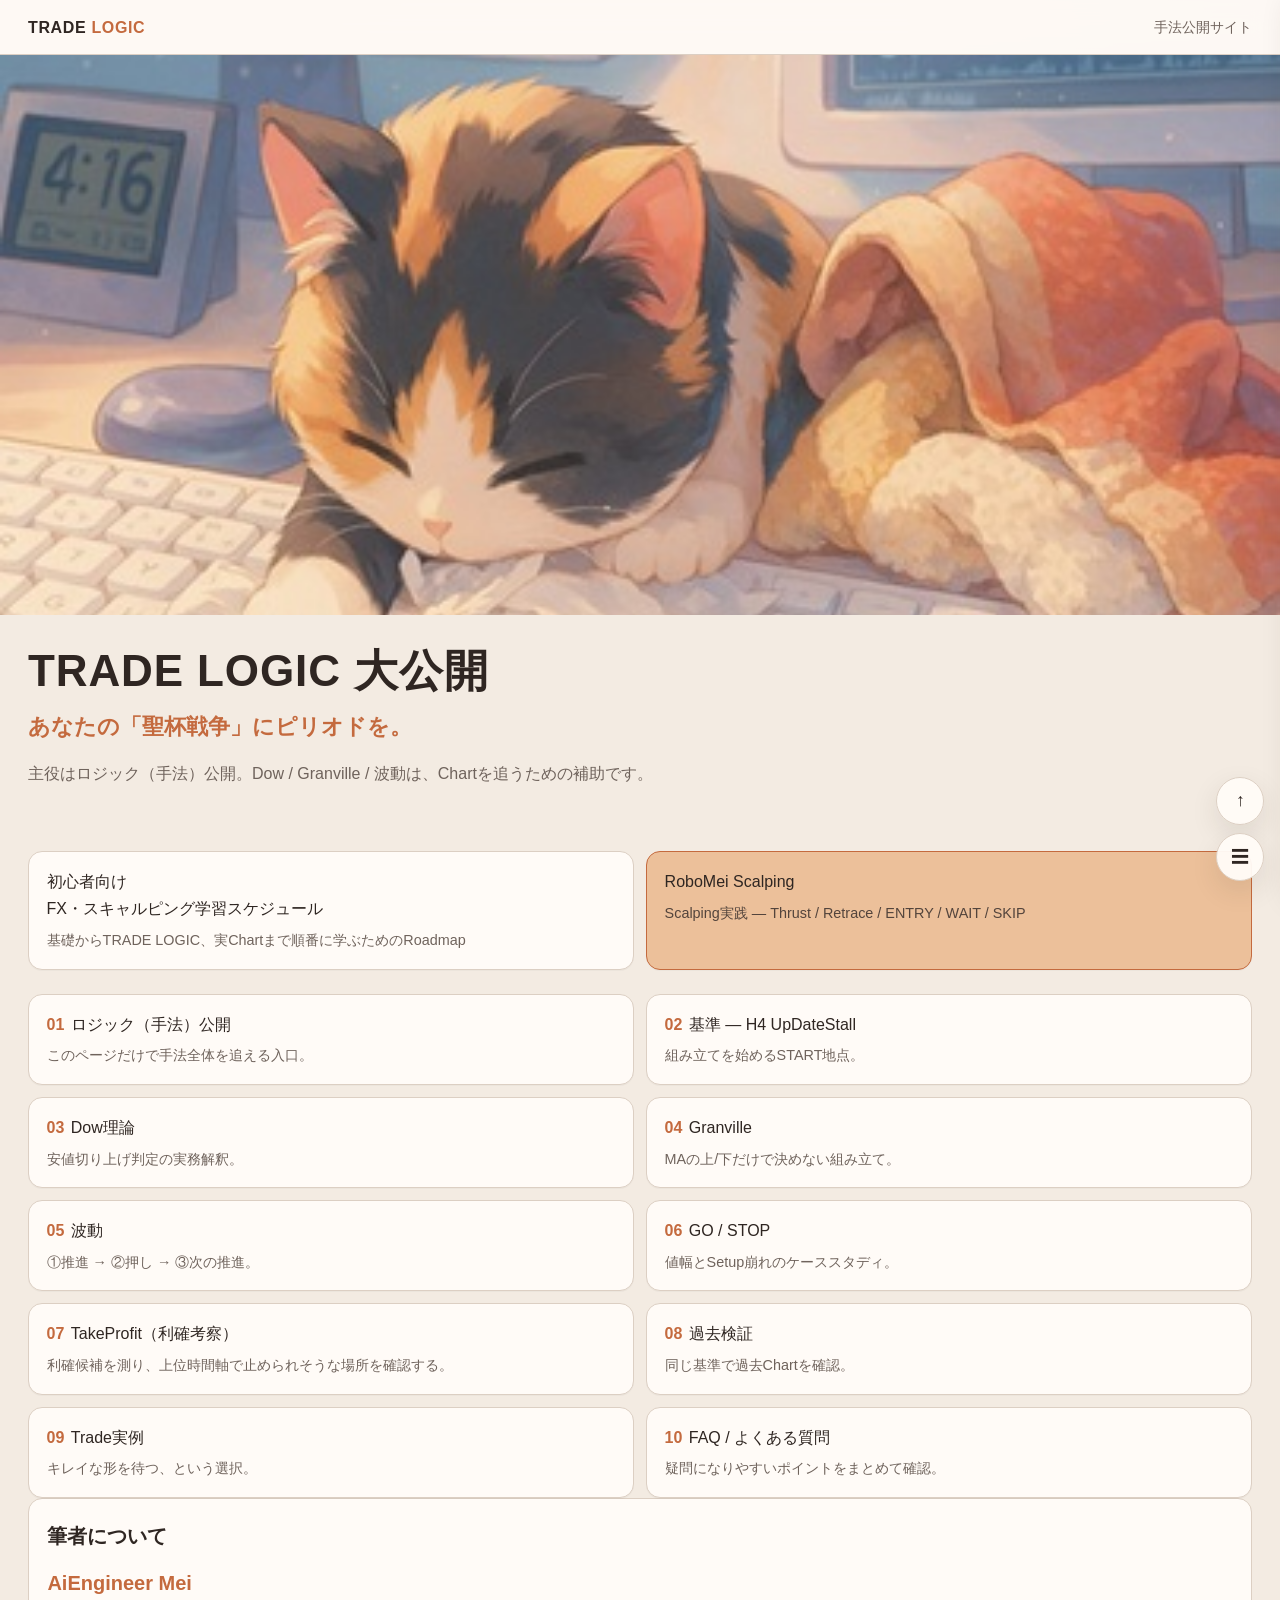
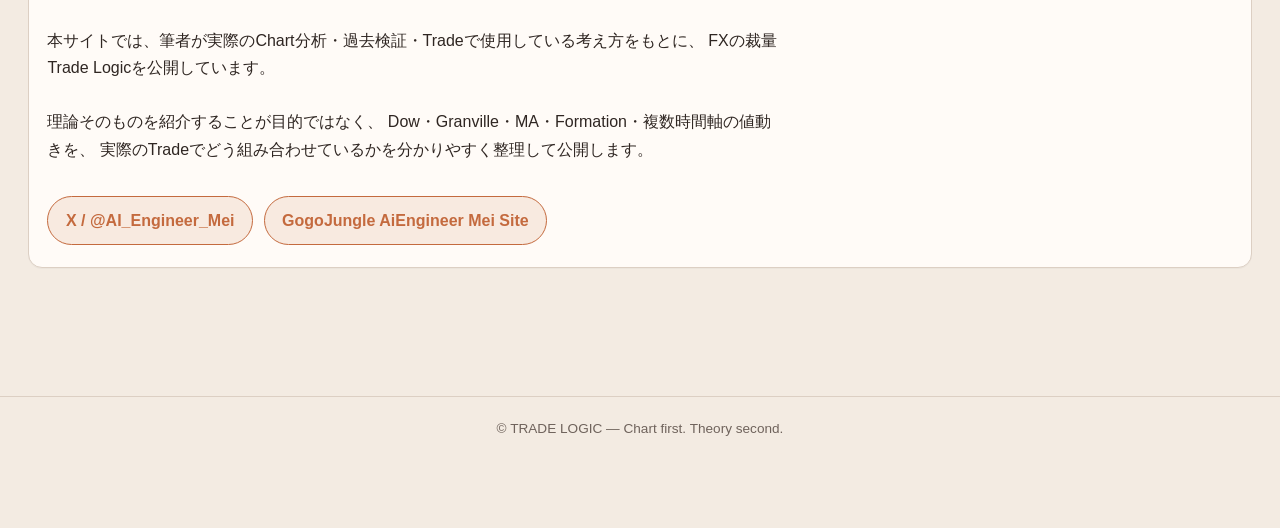
==== commit 917a3ea4: "Highlight the home RoboMei tile so the live-logic path stands out. Co-authored-by: Cursor <cursorage" ====
--- a/index.html
+++ b/index.html
@@ -1,111 +1,111 @@
-<!DOCTYPE html>
-<html lang="ja">
-<head>
-  <meta charset="UTF-8">
-  <meta name="viewport" content="width=device-width, initial-scale=1">
-  <meta name="google-site-verification" content="bSm4jjt1EAZTsWdhoUT8sTkVaUzBfqQAFID7M6F_nyU" />
-  <title>TRADE LOGIC 大公開</title>
-  <meta name="description" content="H4 UpDateStallを基準に、MA・Granville・波動・Dow理論で組み立てるTradeロジック公開サイト。">
-  <link rel="stylesheet" href="css/site.css">
-</head>
-<body data-page="home">
-  <header class="site-header">
-    <div class="site-header-inner">
-      <a class="brand" href="./">TRADE <span>LOGIC</span></a>
-      <div class="header-note">手法公開サイト</div>
-    </div>
-  </header>
-
-  <section class="hero">
-    <div class="hero-visual">
-      <img src="Image/HERO-01.jpg" alt="Trading desk illustration — TRADE LOGIC visual identity" width="405" height="269">
-    </div>
-    <div class="wrap hero-copy-wrap">
-      <div class="hero-copy">
-        <h1>TRADE LOGIC 大公開</h1>
-        <p class="lead">あなたの「聖杯戦争」にピリオドを。</p>
-        <p class="sub">主役はロジック（手法）公開。Dow / Granville / 波動は、Chartを追うための補助です。</p>
-      </div>
-    </div>
-  </section>
-
-  <main class="wrap">
-    <nav class="toc-grid" aria-label="学習と実践">
-      <a class="toc-card" href="beginner/">
-        <div>初心者向け<br>FX・スキャルピング学習スケジュール</div>
-        <p>基礎からTRADE LOGIC、実Chartまで順番に学ぶためのRoadmap</p>
-      </a>
-      <a class="toc-card" href="https://robomei-scalping.onrender.com/">
-        <div>RoboMei Scalping</div>
-        <p>Scalping実践 — Thrust / Retrace / ENTRY / WAIT / SKIP</p>
-      </a>
-    </nav>
-
-    <nav class="toc-grid" aria-label="サイト目次">
-      <a class="toc-card" href="logic/">
-        <div><span class="num">01</span>ロジック（手法）公開</div>
-        <p>このページだけで手法全体を追える入口。</p>
-      </a>
-      <a class="toc-card" href="basis/">
-        <div><span class="num">02</span>基準 ― H4 UpDateStall</div>
-        <p>組み立てを始めるSTART地点。</p>
-      </a>
-      <a class="toc-card" href="dow/">
-        <div><span class="num">03</span>Dow理論</div>
-        <p>安値切り上げ判定の実務解釈。</p>
-      </a>
-      <a class="toc-card" href="granville/">
-        <div><span class="num">04</span>Granville</div>
-        <p>MAの上/下だけで決めない組み立て。</p>
-      </a>
-      <a class="toc-card" href="wave/">
-        <div><span class="num">05</span>波動</div>
-        <p>①推進 → ②押し → ③次の推進。</p>
-      </a>
-      <a class="toc-card" href="go-stop/">
-        <div><span class="num">06</span>GO / STOP</div>
-        <p>値幅とSetup崩れのケーススタディ。</p>
-      </a>
-      <a class="toc-card" href="fibonacci/">
-        <div><span class="num">07</span>TakeProfit（利確考察）</div>
-        <p>利確候補を測り、上位時間軸で止められそうな場所を確認する。</p>
-      </a>
-      <a class="toc-card" href="validation/">
-        <div><span class="num">08</span>過去検証</div>
-        <p>同じ基準で過去Chartを確認。</p>
-      </a>
-      <a class="toc-card" href="trades/">
-        <div><span class="num">09</span>Trade実例</div>
-        <p>キレイな形を待つ、という選択。</p>
-      </a>
-      <a class="toc-card" href="faq/">
-        <div><span class="num">10</span>FAQ / よくある質問</div>
-        <p>疑問になりやすいポイントをまとめて確認。</p>
-      </a>
-    </nav>
-
-    <section class="block" id="author">
-      <h2>筆者について</h2>
-      <div class="author-card">
-        <p class="author-name">AiEngineer Mei</p>
-        <p>
-          本サイトでは、筆者が実際のChart分析・過去検証・Tradeで使用している考え方をもとに、
-          FXの裁量Trade Logicを公開しています。
-        </p>
-        <p>
-          理論そのものを紹介することが目的ではなく、
-          Dow・Granville・MA・Formation・複数時間軸の値動きを、
-          実際のTradeでどう組み合わせているかを分かりやすく整理して公開します。
-        </p>
-        <div class="cta-row">
-          <a class="cta-btn" href="https://x.com/AI_Engineer_Mei" target="_blank" rel="noopener noreferrer">X / @AI_Engineer_Mei</a>
-          <a class="cta-btn" data-gogojungle-url="https://www.gogojungle.co.jp/users/721448">GogoJungle AiEngineer Mei Site</a>
-        </div>
-      </div>
-    </section>
-  </main>
-
-  <footer class="site-footer">© TRADE LOGIC — Chart first. Theory second.</footer>
-  <script src="js/site.js"></script>
-</body>
-</html>
+<!DOCTYPE html>
+<html lang="ja">
+<head>
+  <meta charset="UTF-8">
+  <meta name="viewport" content="width=device-width, initial-scale=1">
+  <meta name="google-site-verification" content="bSm4jjt1EAZTsWdhoUT8sTkVaUzBfqQAFID7M6F_nyU" />
+  <title>TRADE LOGIC 大公開</title>
+  <meta name="description" content="失速・停滞をGranvilleのポイントとして捉え、H4 MA5方向への切り上げ／切り下げを確認してENTRYするTradeロジック公開サイト。">
+  <link rel="stylesheet" href="css/site.css">
+</head>
+<body data-page="home">
+  <header class="site-header">
+    <div class="site-header-inner">
+      <a class="brand" href="./">TRADE <span>LOGIC</span></a>
+      <div class="header-note">手法公開サイト</div>
+    </div>
+  </header>
+
+  <section class="hero">
+    <div class="hero-visual">
+      <img src="Image/HERO-01.jpg" alt="Trading desk illustration — TRADE LOGIC visual identity" width="405" height="269">
+    </div>
+    <div class="wrap hero-copy-wrap">
+      <div class="hero-copy">
+        <h1>TRADE LOGIC 大公開</h1>
+        <p class="lead">あなたの「聖杯戦争」にピリオドを。</p>
+        <p class="sub">主役はロジック（手法）公開。Dow / Granville / 波動は、Chartを追うための補助です。</p>
+      </div>
+    </div>
+  </section>
+
+  <main class="wrap">
+    <nav class="toc-grid" aria-label="学習と実践">
+      <a class="toc-card" href="beginner/">
+        <div>初心者向け<br>FX・スキャルピング学習スケジュール</div>
+        <p>基礎からTRADE LOGIC、実Chartまで順番に学ぶためのRoadmap</p>
+      </a>
+      <a class="toc-card toc-card--robomei" href="https://robomei-scalping.onrender.com/">
+        <div>RoboMei Scalping</div>
+        <p>Scalping実践 — Thrust / Retrace / ENTRY / WAIT / SKIP</p>
+      </a>
+    </nav>
+
+    <nav class="toc-grid" aria-label="サイト目次">
+      <a class="toc-card" href="logic/">
+        <div><span class="num">01</span>ロジック（手法）公開</div>
+        <p>このページだけで手法全体を追える入口。</p>
+      </a>
+      <a class="toc-card" href="basis/">
+        <div><span class="num">02</span>基準 ― H4 UpDateStall</div>
+        <p>組み立てを始めるSTART地点。</p>
+      </a>
+      <a class="toc-card" href="dow/">
+        <div><span class="num">03</span>Dow理論</div>
+        <p>安値切り上げ判定の実務解釈。</p>
+      </a>
+      <a class="toc-card" href="granville/">
+        <div><span class="num">04</span>Granville</div>
+        <p>MAの上/下だけで決めない組み立て。</p>
+      </a>
+      <a class="toc-card" href="wave/">
+        <div><span class="num">05</span>波動</div>
+        <p>①推進 → ②押し → ③次の推進。</p>
+      </a>
+      <a class="toc-card" href="go-stop/">
+        <div><span class="num">06</span>GO / STOP</div>
+        <p>値幅とSetup崩れのケーススタディ。</p>
+      </a>
+      <a class="toc-card" href="fibonacci/">
+        <div><span class="num">07</span>TakeProfit（利確考察）</div>
+        <p>利確候補を測り、上位時間軸で止められそうな場所を確認する。</p>
+      </a>
+      <a class="toc-card" href="validation/">
+        <div><span class="num">08</span>過去検証</div>
+        <p>同じ基準で過去Chartを確認。</p>
+      </a>
+      <a class="toc-card" href="trades/">
+        <div><span class="num">09</span>Trade実例</div>
+        <p>キレイな形を待つ、という選択。</p>
+      </a>
+      <a class="toc-card" href="faq/">
+        <div><span class="num">10</span>FAQ / よくある質問</div>
+        <p>疑問になりやすいポイントをまとめて確認。</p>
+      </a>
+    </nav>
+
+    <section class="block" id="author">
+      <h2>筆者について</h2>
+      <div class="author-card">
+        <p class="author-name">AiEngineer Mei</p>
+        <p>
+          本サイトでは、筆者が実際のChart分析・過去検証・Tradeで使用している考え方をもとに、
+          FXの裁量Trade Logicを公開しています。
+        </p>
+        <p>
+          理論そのものを紹介することが目的ではなく、
+          Dow・Granville・MA・Formation・複数時間軸の値動きを、
+          実際のTradeでどう組み合わせているかを分かりやすく整理して公開します。
+        </p>
+        <div class="cta-row">
+          <a class="cta-btn" href="https://x.com/AI_Engineer_Mei" target="_blank" rel="noopener noreferrer">X / @AI_Engineer_Mei</a>
+          <a class="cta-btn" data-gogojungle-url="https://www.gogojungle.co.jp/users/721448">GogoJungle AiEngineer Mei Site</a>
+        </div>
+      </div>
+    </section>
+  </main>
+
+  <footer class="site-footer">© TRADE LOGIC — Chart first. Theory second.</footer>
+  <script src="js/site.js"></script>
+</body>
+</html>
--- a/css/site.css
+++ b/css/site.css
@@ -251,6 +251,21 @@
   font-size: 0.9rem;
 }
 
+/* Home: RoboMei 実践導線だけ暖色で強調（他タイルは .toc-card のまま） */
+.toc-card--robomei {
+  background: #ecc09a;
+  border-color: var(--accent);
+}
+
+.toc-card--robomei:hover {
+  background: #e4b48a;
+  border-color: var(--accent);
+}
+
+.toc-card--robomei p {
+  color: #53443c;
+}
+
 .page-kicker {
   color: var(--accent);
   font-size: 0.85rem;
@@ -489,6 +504,39 @@
 .chart-stack {
   display: grid;
   gap: 1rem;
+}
+
+.dow-schema {
+  max-width: 40rem;
+  margin: 1rem auto;
+  background: var(--surface);
+  border: 1px solid var(--border);
+  border-radius: var(--radius);
+  overflow: hidden;
+  box-shadow: var(--shadow);
+}
+
+.dow-schema .chart-hit {
+  display: block;
+  width: 100%;
+  padding: 0;
+  border: 0;
+  background: transparent;
+  cursor: zoom-in;
+}
+
+.dow-schema img {
+  display: block;
+  width: 100%;
+  height: auto;
+  background: #fff;
+}
+
+.dow-schema figcaption {
+  padding: 0.65rem 0.9rem;
+  font-size: 0.85rem;
+  color: var(--text-muted);
+  border-top: 1px solid var(--border);
 }
 
 .tabs {
@@ -1080,6 +1128,29 @@
   max-width: 36rem;
 }
 
+.roadmap-row {
+  display: grid;
+  gap: 1rem;
+  margin: 1.25rem 0 1.75rem;
+  align-items: start;
+}
+
+.roadmap-row .roadmap {
+  margin: 0;
+  max-width: none;
+}
+
+.roadmap-row .learn-visual {
+  margin: 0;
+  max-width: none;
+}
+
+@media (min-width: 900px) {
+  .roadmap-row {
+    grid-template-columns: minmax(16rem, 22rem) minmax(0, 1fr);
+  }
+}
+
 .roadmap a {
   display: flex;
   align-items: baseline;
@@ -1150,6 +1221,49 @@
 
 .practice-ol li {
   margin: 0.25rem 0;
+}
+
+.learn-visual {
+  margin: 1.15rem auto 0.85rem;
+  max-width: 22rem;
+}
+
+.learn-visual img {
+  display: block;
+  width: 100%;
+  height: auto;
+  border-radius: var(--radius);
+  box-shadow: var(--shadow);
+}
+
+.learn-visual figcaption {
+  margin: 0.55rem 0 0;
+  color: var(--text-muted);
+  font-size: 0.9rem;
+  line-height: 1.65;
+}
+
+.learn-visual--portrait {
+  max-width: 20rem;
+}
+
+.connect-note {
+  margin: 0.65rem 0 0.85rem;
+  padding: 0.55rem 0.85rem;
+  border-left: 3px solid var(--accent);
+  background: var(--surface-soft);
+  border-radius: 0 8px 8px 0;
+  color: var(--text-muted);
+  font-size: 0.92rem;
+  max-width: 46rem;
+}
+
+.connect-note strong {
+  display: block;
+  margin-bottom: 0.2rem;
+  color: var(--text);
+  font-size: 0.8rem;
+  letter-spacing: 0.04em;
 }
 
 .faq-list {
@@ -1259,4 +1373,13 @@
   .material {
     max-width: none;
   }
-}
+
+  .learn-visual,
+  .learn-visual--portrait {
+    max-width: none;
+  }
+
+  .dow-schema {
+    max-width: none;
+  }
+}
